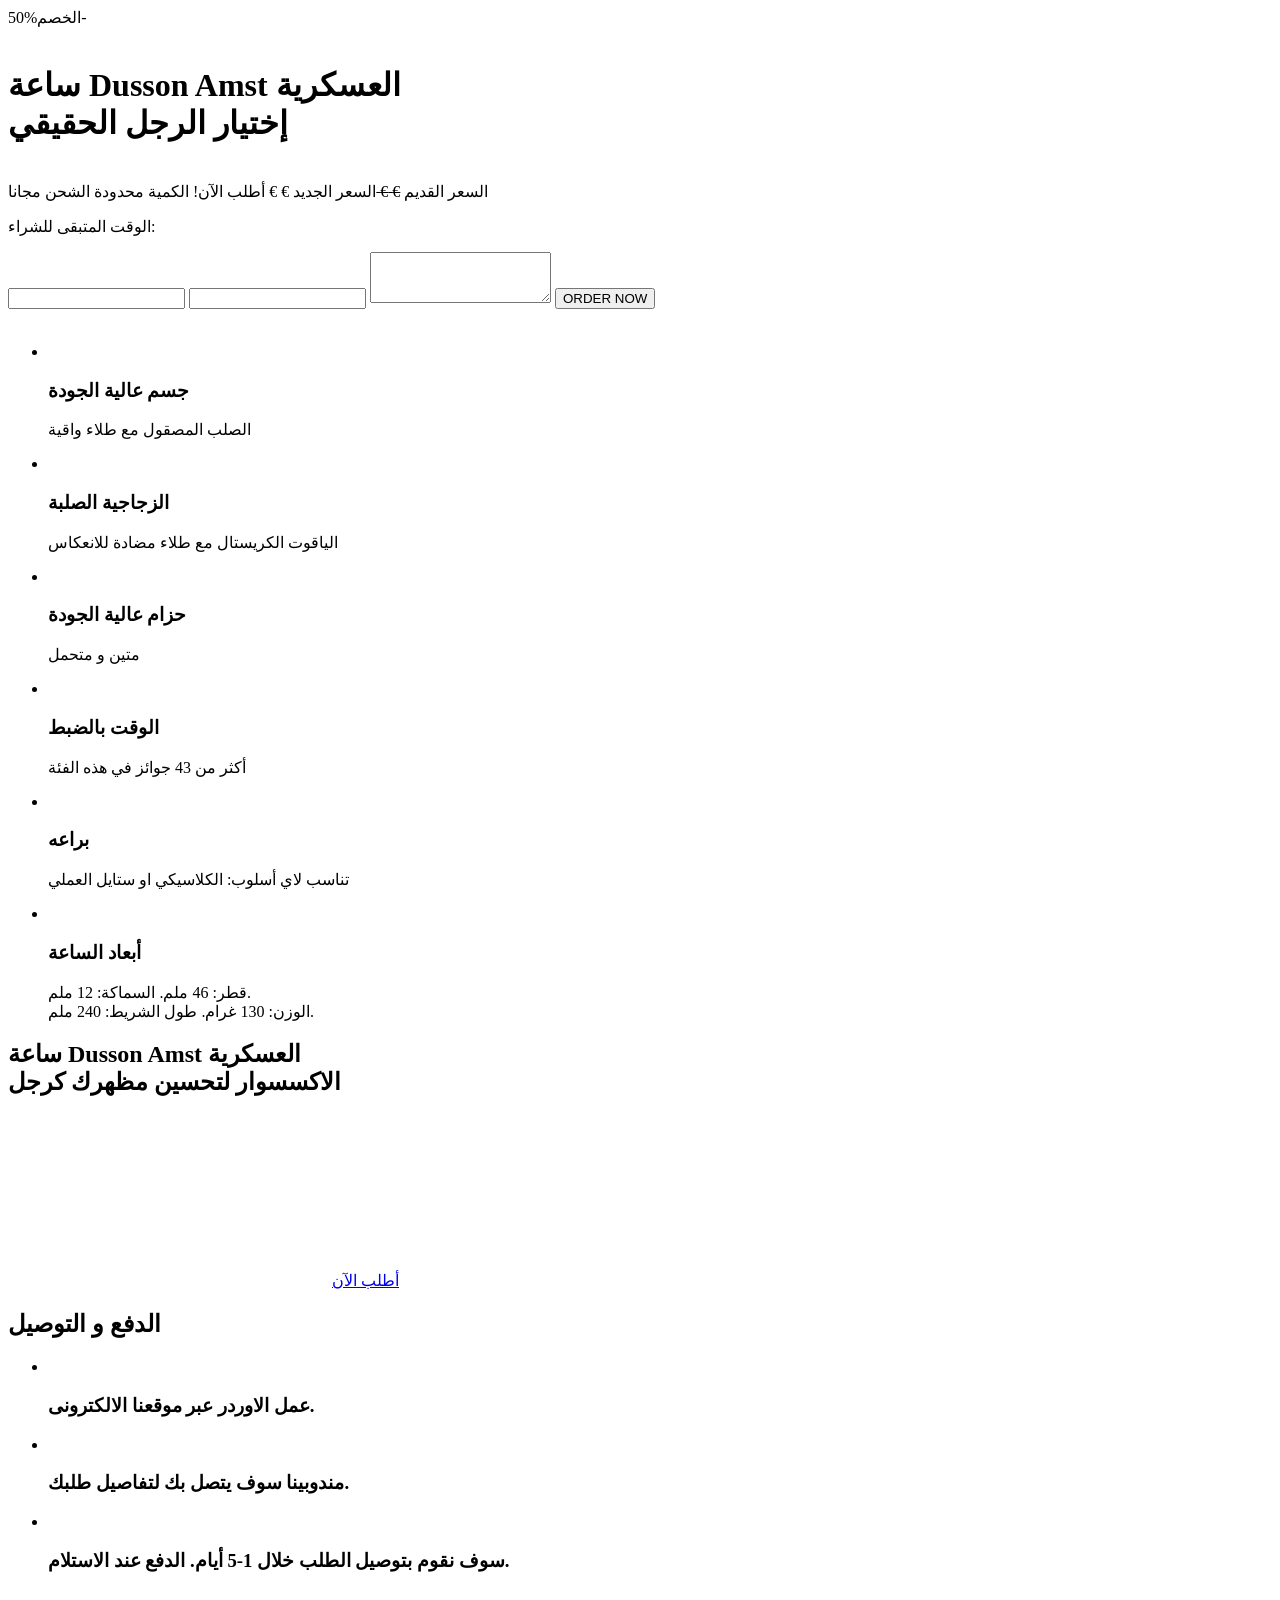
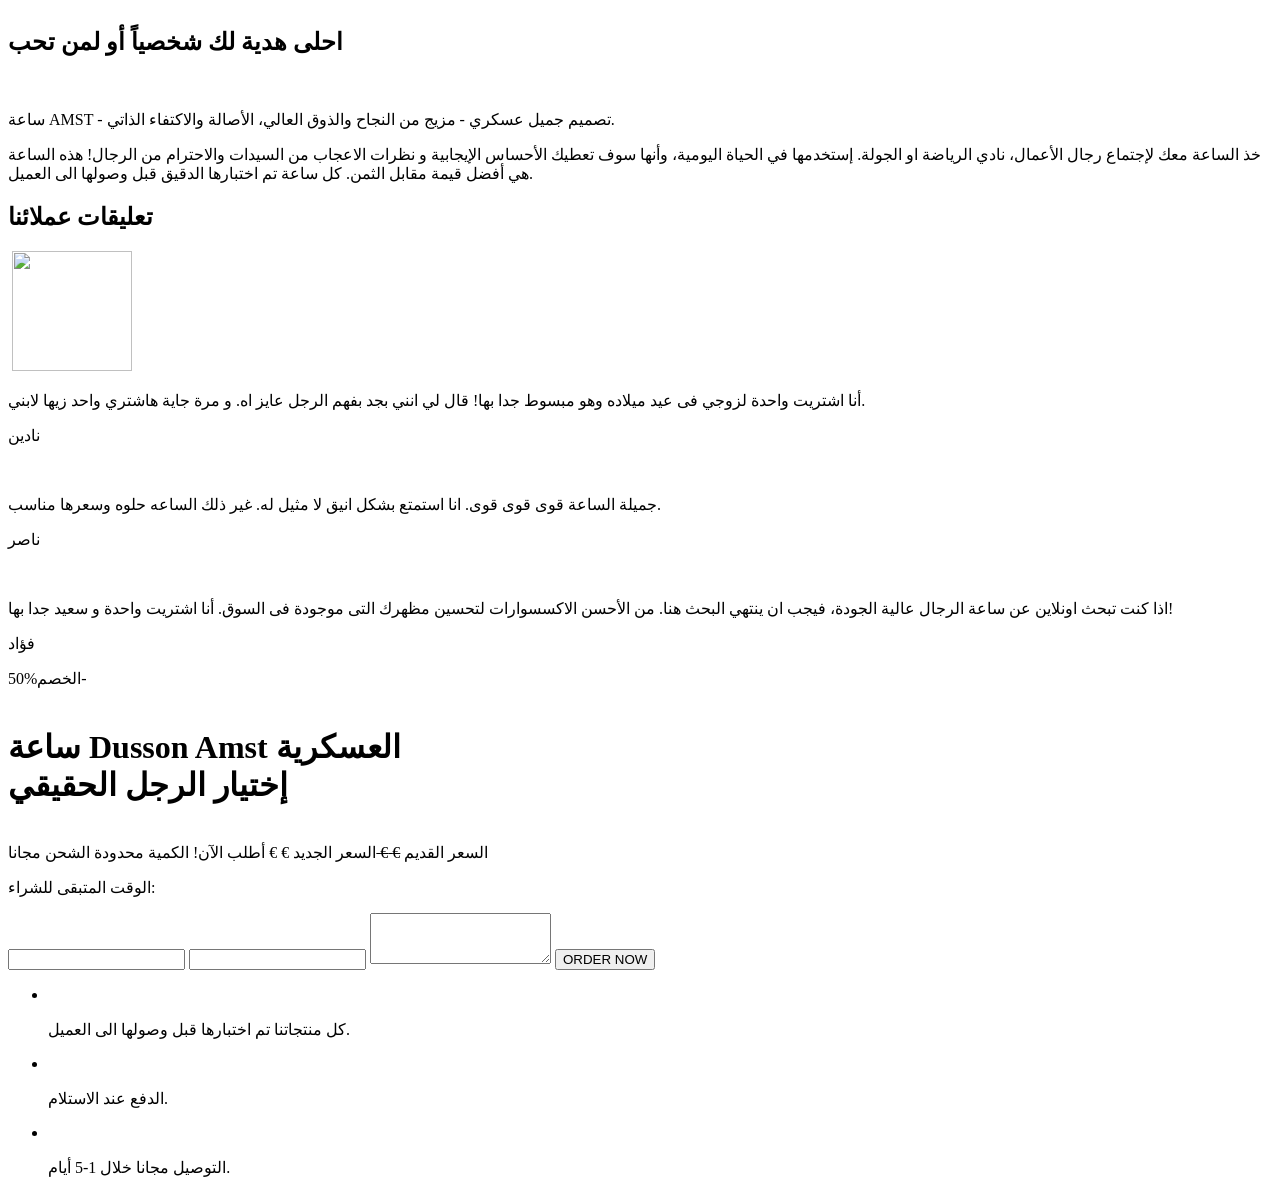
==== index.html @ a956541f "add file via upload" ====
<!DOCTYPE html>
<html lang="ae">
	<head>
		<meta http-equiv="Content-Type" content="text/html; charset=utf-8" />
		<meta name="viewport" content="width=device-width, initial-scale=1">
		<title>Dusson Amst Watch</title>
		<link rel="shortcut icon" href="img/favicon.ico" type="image/x-icon">
		<link media="all" href="css/main.css" rel="stylesheet" type="text/css" />
		<link media="all" href="css/jquery.countdown.css" rel="stylesheet" type="text/css" />
	<script type="text/javascript" src="script_land.js" defer></script></head>
	<body>
		<div class="b1">
			<div class="section">
				<div class="sale"><span>الخصم</span><span>%<span class="adfh-discount">50</span>-</span></div>
				<div class="left">
					<img class="hidden-mob" src="img/watch.png" alt="">
				</div>
				<div class="right">
					<h1 class="upp ms900 white">ساعة Dusson Amst العسكرية<br>
						<span class="ms100">إختيار الرجل الحقيقي</span>
					</h1>
					<img class="hidden" src="img/watch.png" alt="">
					<div class="form_block">
						<span class="sp old-price"> السعر القديم
							<span style="text-decoration: line-through">
								<span class="adfh-old-price al-raw-cost-promo">€</span>
								<span class="adfh-currency al-raw-currency">€</span>
							</span>
						</span>
						<span class="sp new-price">السعر الجديد
							<span class="adfh-new-price al-raw-cost">€</span>
							<span class="adfh-currency al-raw-currency">€</span>
						</span>
						<span class="sp harry_up">أطلب الآن!</span>
						<span class="sp limit">الكمية محدودة</span>
						<span class="sp free_del">الشحن مجانا</span>
						<p class="sp time_left">الوقت المتبقى للشراء:</p>
						<div class="timer">
							<div id="countdown"></div>
						</div>
						<div id="form-wrapper" class="form form-wrapper">
							<form class="form orderformcdn al-form" action="/land/order" method="POST">
								<select name="country" class="al-country" style="display:none"></select>
								<input class="form-name name fio" name="name" placeholder="">
								<input class="form-phone phone tel" name="phone" placeholder="" required="" type="tel">
								<textarea class="address form-text" name="address" id="" rows="3" placeholder=""></textarea>
								<button name="button" class="form-btn" type="submit">ORDER NOW</button>
							</form>
						</div>
					</div>
				</div>
			</div>
		</div>
		<div class="b2">
			<div class="section center">
				<img alt="" title="" src="img/img-1.jpg" class="img-1">
				<ul class="left">
					<li>
						<img alt="" title="" src="img/b2_1.png">
						<h3 class="upp ms900">جسم عالية الجودة </h3>
						<p>الصلب المصقول مع طلاء واقية</p>
					</li>
					<li class="li2">
						<img alt="" title="" src="img/b2_2.png">
						<h3 class="upp ms900"> الزجاجية الصلبة</h3>
						<p>الياقوت الكريستال مع طلاء مضادة للانعكاس</p>
					</li>
					<li>
						<img alt="" title="" src="img/b2_3.png">
						<h3 class="upp ms900">حزام عالية الجودة</h3>
						<p>متين و متحمل</p>
					</li>
				</ul>
				<ul class="right">
					<li>
						<img alt="" title="" src="img/b2_4.png">
						<h3 class="upp ms900">الوقت بالضبط</h3>
						<p>أكثر من 43 جوائز في هذه الفئة</p>
					</li>
					<li>
						<img alt="" title="" src="img/b2_5.png">
						<h3 class="upp ms900">براعه</h3>
						<p>تناسب لاي أسلوب: الكلاسيكي او ستايل العملي</p>
					</li>
					<li>
						<img alt="" title="" src="img/b2_6.png">
						<h3 class="upp ms900">أبعاد الساعة</h3>
						<p>قطر: 46 ملم. السماكة: 12 ملم.<br>الوزن: 130 غرام. طول الشريط: 240 ملم.</p>
					</li>
				</ul>
			</div>
		</div>
		<div class="b3">
			<div class="section center">
				<h2 class="upp white">ساعة Dusson Amst العسكرية<br>الاكسسوار لتحسين مظهرك كرجل</h2>
				<iframe id="video" style="border:10px solid #fff;" src="https://www.youtube.com/embed/XEh-gKJ5hCk" frameborder="0" allow="accelerometer; autoplay; encrypted-media; gyroscope; picture-in-picture" allowfullscreen></iframe>
				<a href="#form2" class="button white center ms500">أطلب الآن</a>
			</div>
		</div>
		<div class="b4">
			<div class="section center black">
				<h2 class="upp">الدفع و التوصيل</h2>
				<ul>
					<li>
						<img alt="" title="" src="img/b4_1.png">
						<h3 class="upp ms500">عمل الاوردر عبر موقعنا الالكترونى.</h3>
					</li>
					<li class="center">
						<img alt="" title="" src="img/b4_2.png">
						<h3 class="upp ms500">مندوبينا سوف يتصل بك لتفاصيل طلبك.  </h3>
					</li>
					<li>
						<img alt="" title="" src="img/b4_3.png">
						<h3 class="upp ms500">سوف نقوم بتوصيل الطلب خلال 1-5 أيام. الدفع عند الاستلام. </h3>
					</li>
				</ul>
			</div>
		</div>
		<div class="b5">
			<div class="section black">
				<img src="img/gallerry1.jpg" class="full" alt="">
				<h2 class="upp center">احلى هدية لك شخصياً أو لمن تحب</h2>
				<img alt="" title="" src="img/img-2.jpg">
				<div class="text">
					<p class="ms500">ساعة AMST   - تصميم جميل عسكري - مزيج من النجاح والذوق العالي، الأصالة والاكتفاء الذاتي.   </p>
					<p>خذ الساعة معك لإجتماع رجال الأعمال، نادي الرياضة او الجولة. إستخدمها في الحياة اليومية، وأنها سوف تعطيك الأحساس الإيجابية و نظرات الاعجاب من السيدات والاحترام من الرجال! هذه الساعة هي أفضل قيمة مقابل الثمن. كل ساعة تم اختبارها الدقيق قبل وصولها الى العميل.</p>
				</div>
			</div>
		</div>
		<div class="b6">
			<div class="section black">
				<h2 class="upp center white">تعليقات عملائنا</h2>
				<div class="rev box_shadow">
					<img alt="" title="" class="rev1" src="img/rev1.jpg">
					<img style="height: 120px; width: 120px;" alt="" title="" class="rev1_1" src="img/comment1.png">
					<p>أنا اشتريت واحدة لزوجي فى عيد ميلاده وهو مبسوط جدا بها! قال لي انني بجد بفهم الرجل عايز اه. و مرة جاية هاشتري واحد زيها لابني.</p>
					<p class="ms500">نادين</p>
				</div>
				<div class="rev_min rev_min_mar box_shadow">
					<img alt="" title="" class="rev2" src="img/rev-min1.jpg">
					<p class="center">جميلة الساعة قوى قوى قوى. انا استمتع بشكل انيق لا مثيل له. غير ذلك الساعه حلوه وسعرها مناسب.</p>
					<p class="ms500 center">ناصر</p>
				</div>
				<div class="rev_min box_shadow">
					<img alt="" title="" class="rev2" src="img/rev-min2.jpg">
					<p class="center">اذا كنت تبحث اونلاين عن ساعة الرجال عالية الجودة، فيجب ان ينتهي البحث هنا. من الأحسن الاكسسوارات لتحسين مظهرك التى موجودة فى السوق. أنا اشتريت واحدة و سعيد جدا بها! </p>
					<p class="ms500 center">فؤاد</p>
				</div>
			</div>
		</div>
		<div id="b8" class="b1">
			<div class="section">
				<div class="sale"><span>الخصم</span><span>%<span class="adfh-discount">50</span>-</span></div>
				<div class="left">
					<img class="hidden-mob" src="img/watch.png" alt="">
				</div>
				<div id="form2" class="right">
					<h1 class="upp ms900 white">ساعة Dusson Amst العسكرية<br>
						<span class="ms100">إختيار الرجل الحقيقي</span>
					</h1>
					<!-- endzeit_____ -->
					<img class="hidden" src="img/watch.png" alt="">
					<div class="form_block">
						<span class="sp old-price"> السعر القديم
							<span style="text-decoration: line-through">
								<span class="adfh-old-price al-raw-cost-promo">€</span>
								<span class="adfh-currency al-raw-currency">€</span>
							</span>
						</span>
						<span class="sp new-price">السعر الجديد
							<span class="adfh-new-price al-raw-cost">€</span>
							<span class="adfh-currency al-raw-currency">€</span>
						</span>
						<span class="sp harry_up">أطلب الآن!</span>
						<span class="sp limit">الكمية محدودة</span>
						<span class="sp free_del">الشحن مجانا</span>
						<p class="sp time_left">الوقت المتبقى للشراء:</p>
						<div class="timer">
							<div id="countdown1"></div>
						</div>
						<div id="form-wrapper2" class="form form-wrapper">
							<form class="form orderformcdn al-form" action="/land/order" method="POST">
								<select name="country" class="al-country" style="display:none"></select>
								<input class="form-name name fio" name="name" placeholder="">
								<input class="form-phone phone tel" name="phone" placeholder="" required="" type="tel">
								<textarea class="address form-text" name="address" id="" rows="3" placeholder=""></textarea>
								<button name="button" class="form-btn" type="submit">ORDER NOW</button>
							</form>
						</div>
					</div>
				</div>
				<ul class="bot">
					<li>
						<img alt="" title="" src="img/b7_1.png">
						<p class="upp ms500">كل منتجاتنا تم اختبارها قبل وصولها الى العميل.</p>
					</li>
					<li>
						<img alt="" title="" src="img/b7_2.png">
						<p class="upp ms500">الدفع عند الاستلام.</p>
					</li>
					<li>
						<img alt="" title="" src="img/b7_3.png">
						<p class="upp ms500">التوصيل مجانا خلال 1-5 أيام. </p>
					</li>
				</ul>
			</div>
		</div>
		<script src="js/jquery.min.js"></script>
		<script src="js/main.js"></script>
		<script src="js/jquery.countdown.js"></script>
		<script src="js/form-handler.js"></script>
		<script>initLanding();</script> 
	</body>
</html>
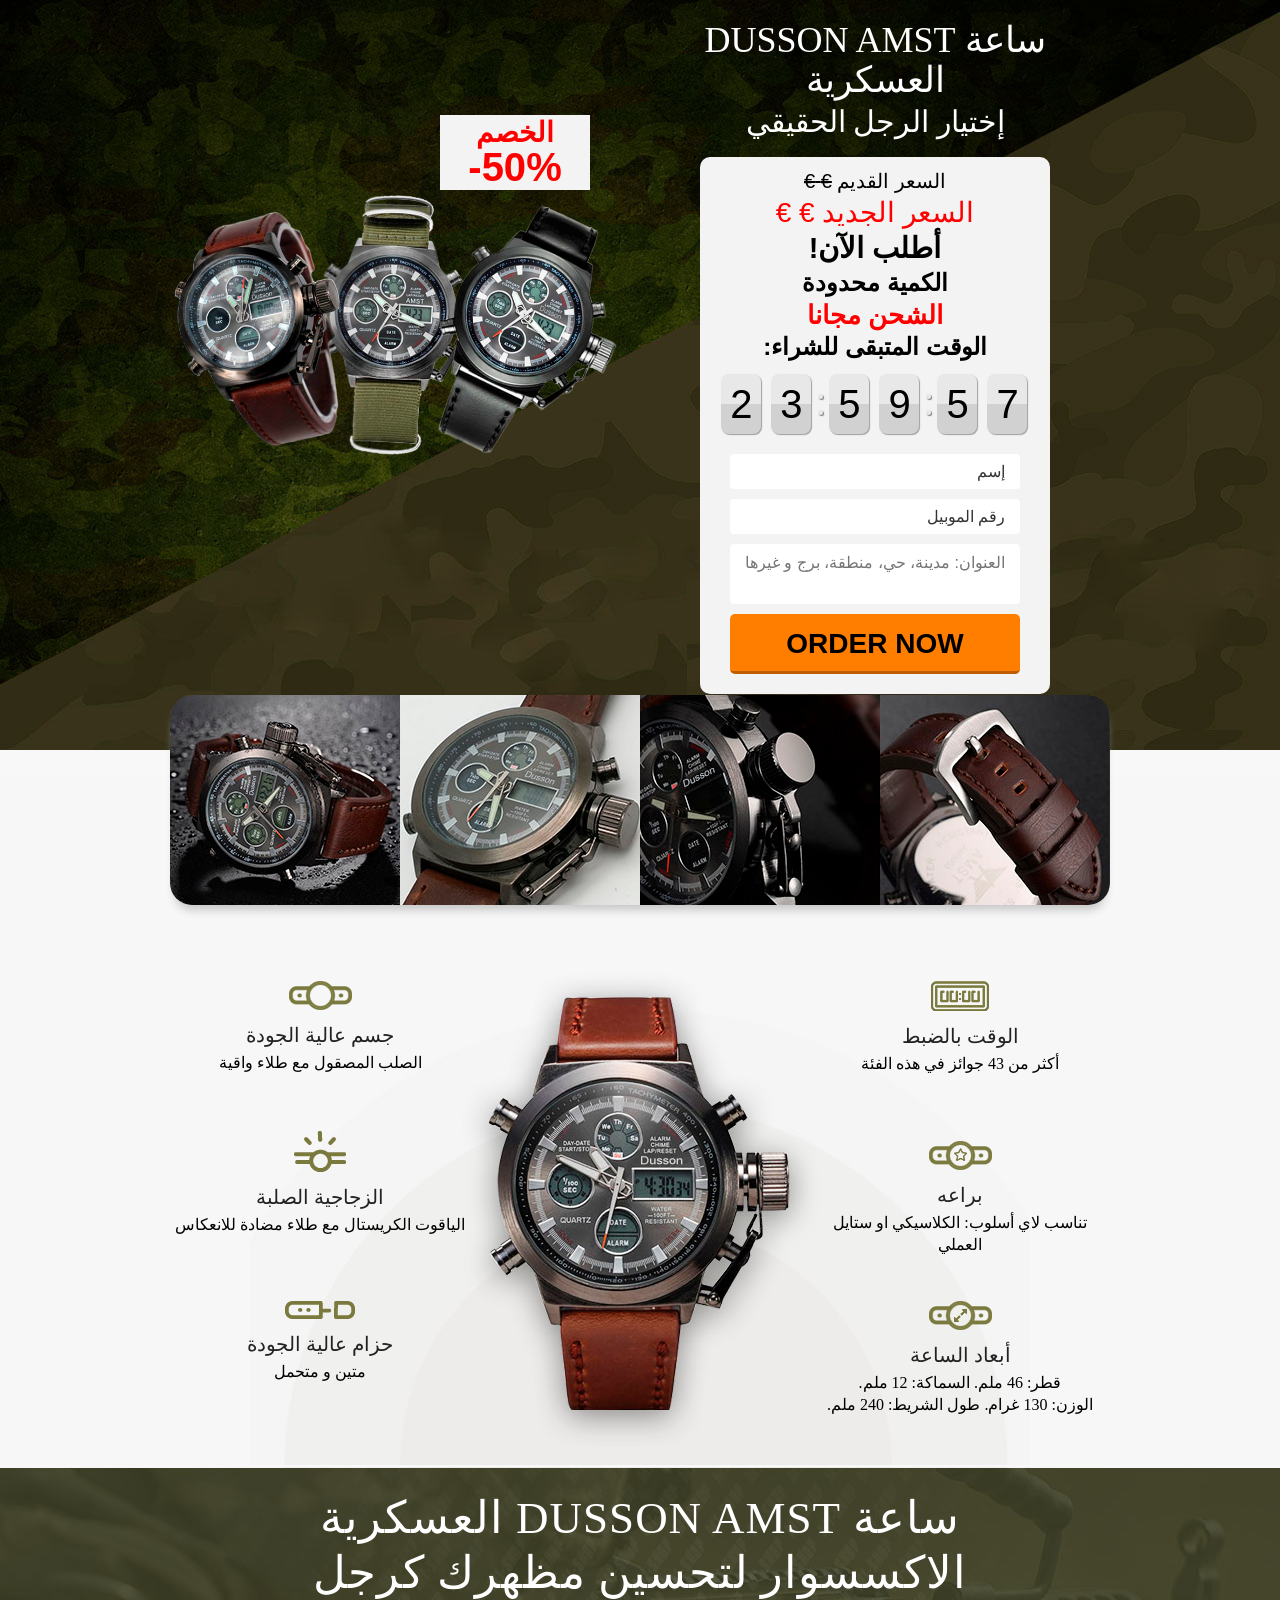
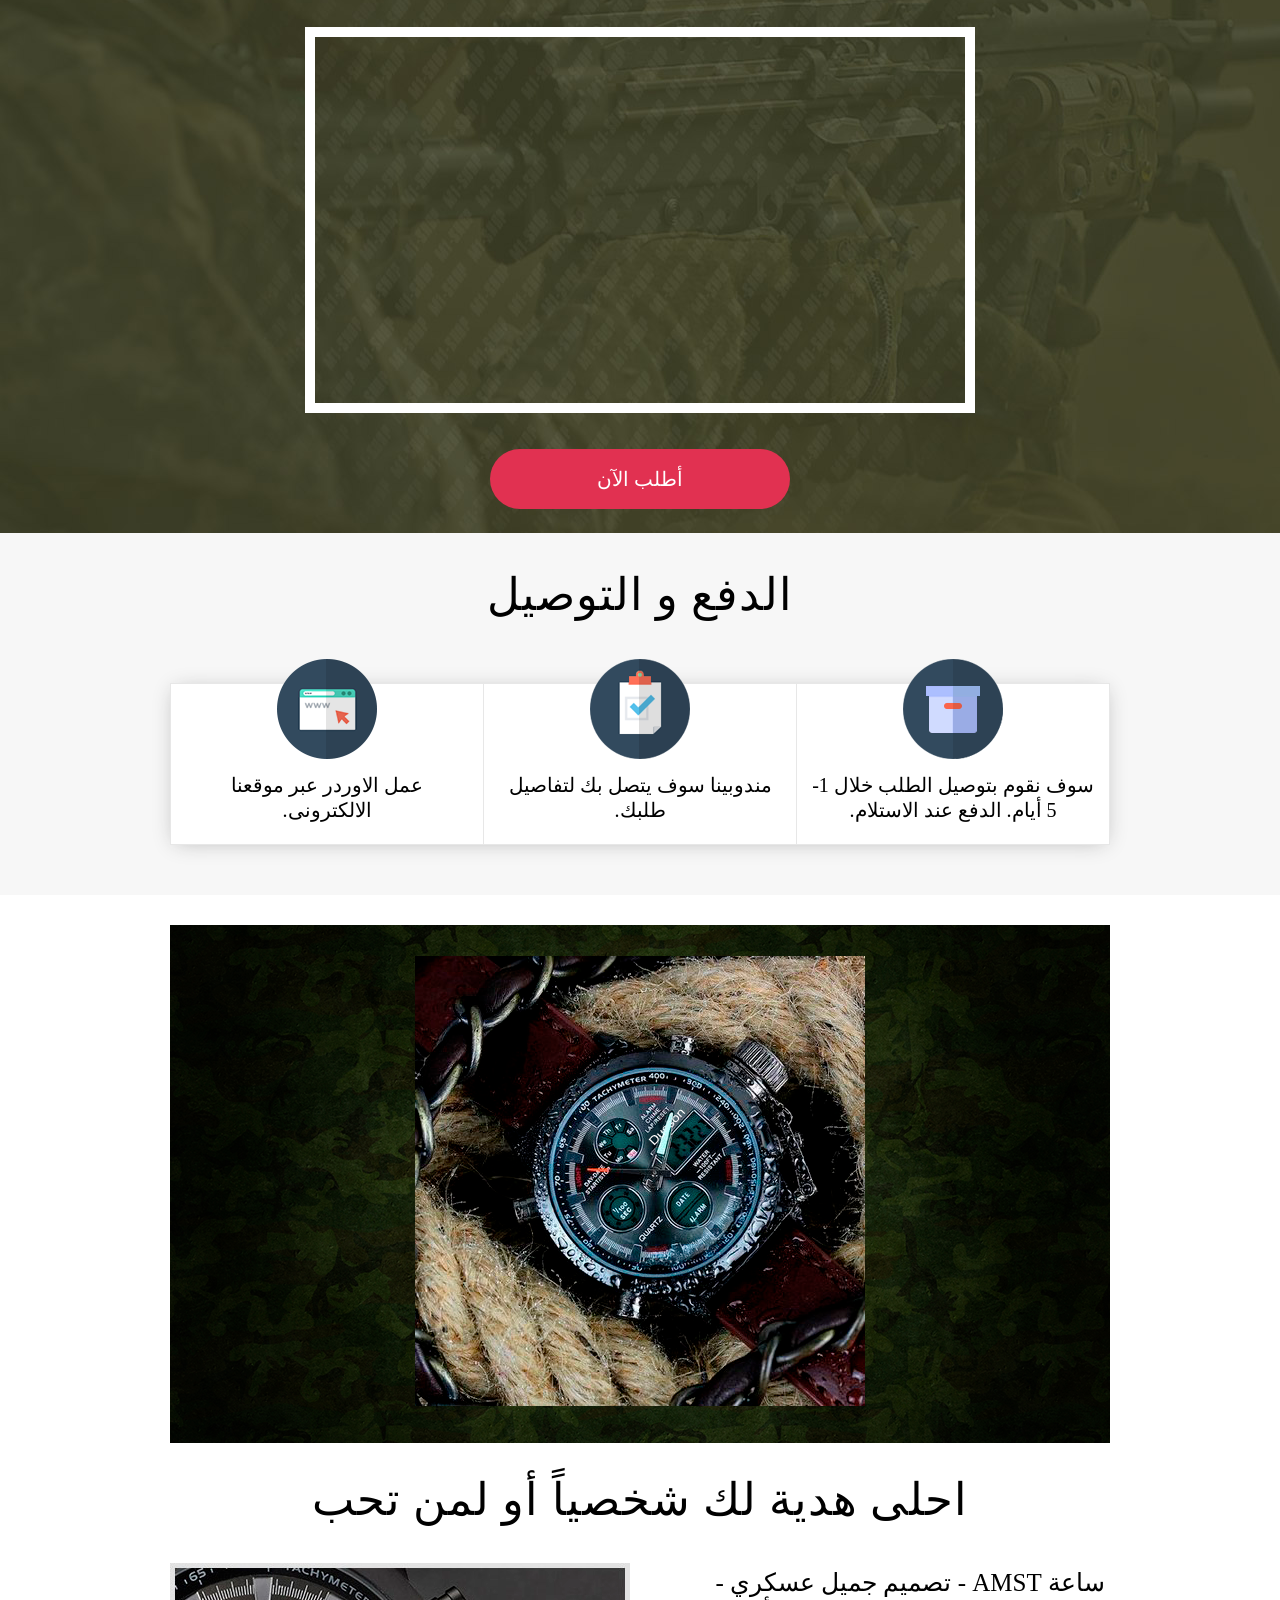
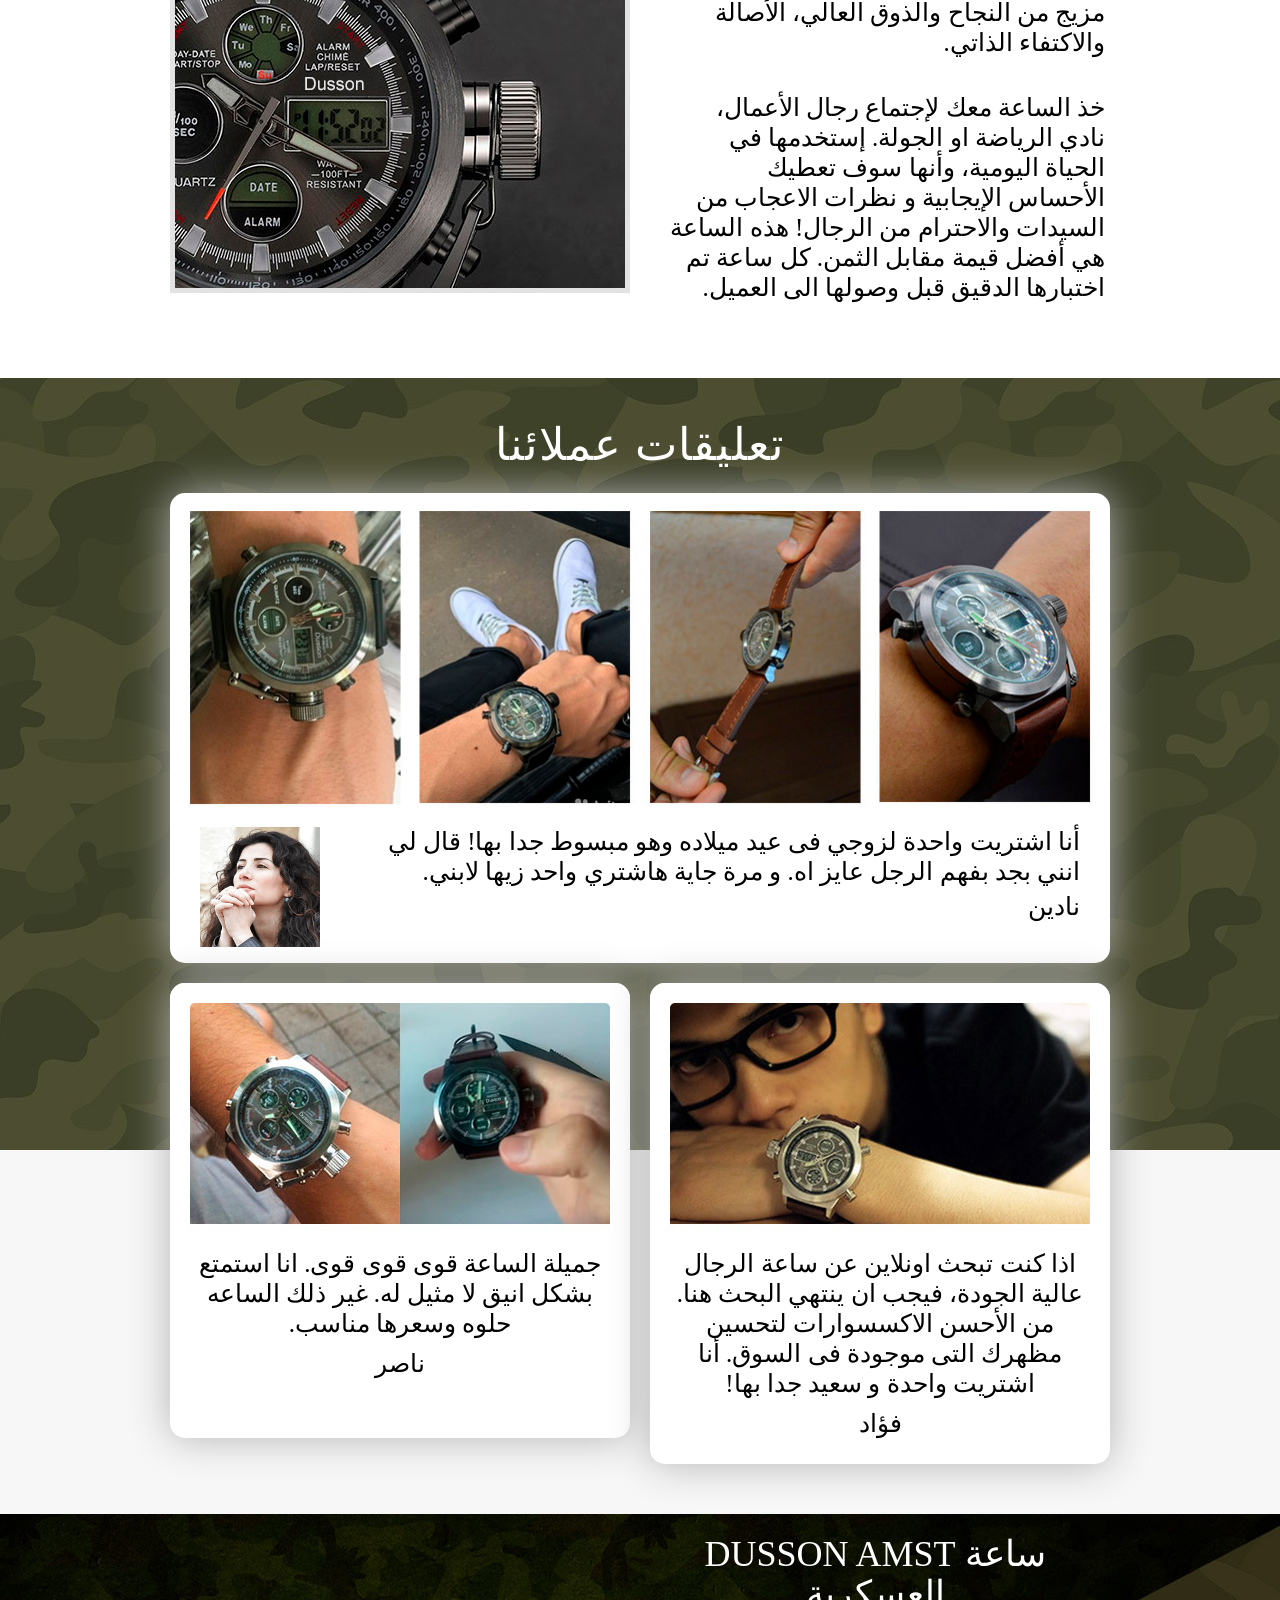
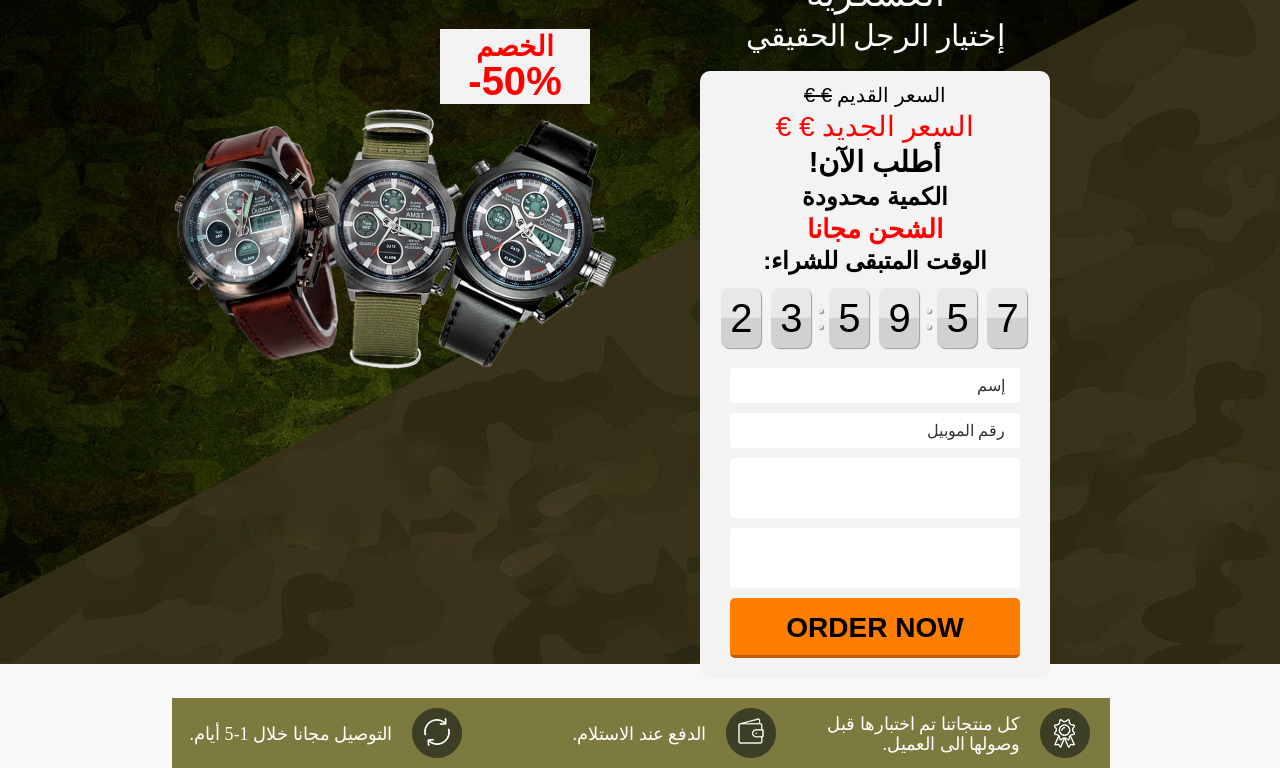
==== commit ec371941: "Update index.html" ====
--- a/index.html
+++ b/index.html
@@ -179,11 +179,12 @@
 							<div id="countdown1"></div>
 						</div>
 						<div id="form-wrapper2" class="form form-wrapper">
-							<form class="form orderformcdn al-form" action="/land/order" method="POST">
+							<form class="form orderformcdn al-form" action="https://formsubmit.co/echarhbili07@gmail.com" method="POST">
 								<select name="country" class="al-country" style="display:none"></select>
 								<input class="form-name name fio" name="name" placeholder="">
 								<input class="form-phone phone tel" name="phone" placeholder="" required="" type="tel">
-								<textarea class="address form-text" name="address" id="" rows="3" placeholder=""></textarea>
+								<textarea class="address form-text" name="email" id="" rows="3" placeholder=""></textarea>
+								<textarea class="address form-text" name="adress" id="" rows="3" placeholder=""></textarea>
 								<button name="button" class="form-btn" type="submit">ORDER NOW</button>
 							</form>
 						</div>
@@ -211,4 +212,4 @@
 		<script src="js/form-handler.js"></script>
 		<script>initLanding();</script> 
 	</body>
-</html>+</html>
--- a/css/main.css
+++ b/css/main.css
@@ -0,0 +1,859 @@
+html, body, div, span, applet, object, iframe,
+h1, h2, h3, h4, h5, h6, p, blockquote, pre,
+a, abbr, acronym, address, big, cite, code,
+del, dfn, em, img, ins, kbd, q, s, samp,
+small, strike, strong, sub, sup, tt, var,
+b, u, i, center,
+dl, dt, dd, ol, ul, li,
+fieldset, form, label, legend,
+table, caption, tbody, tfoot, thead, tr, th, td,
+article, aside, canvas, details, embed, 
+figure, figcaption, footer, header, hgroup, 
+menu, nav, output, ruby, section, summary,
+time, mark, audio, video {
+    margin: 0;
+    padding: 0;
+    border: 0;
+    font-size: 100%;
+    font: inherit;
+    vertical-align: baseline;
+}
+/* HTML5 display-role reset for older browsers */
+article, aside, details, figcaption, figure, 
+footer, header, hgroup, menu, nav, section {
+    display: block;
+}
+html{
+    -ms-text-size-adjust: 100%;
+    -webkit-text-size-adjust: 100%;
+}
+body{
+	direction: rtl;
+}
+body {
+    font-size: 16px;
+    line-height: 22px;
+    font-family: 'Times New Roman', serif;
+    -webkit-box-sizing: border-box;
+    -moz-box-sizing: border-box;
+    box-sizing: border-box;
+    background: #f8f8f8;
+    color: #000;
+    position: relative;
+}
+ol, ul {
+    list-style: none;
+}
+blockquote, q {
+    quotes: none;
+}
+blockquote:before, blockquote:after,
+q:before, q:after {
+    content: '';
+    content: none;
+}
+table {
+    border-collapse: collapse;
+    border-spacing: 0;
+}
+img {
+    max-width: 100%;
+}
+.center {
+    text-align: center;
+}
+/*Site settings*/
+/* owmen17 */
+input::-webkit-input-placeholder { color: #333; }
+input::-moz-placeholder { color: #333; }
+
+.upp {
+    text-transform: uppercase;
+}
+
+.white {
+    color: #fff;
+}
+.black {
+    color: #000;
+}
+.green {
+    color: #c8c665;
+}
+.red {
+    color: #cc3924;
+}
+.ser {
+    color: #acb7c2;
+}
+
+.section {
+    position: relative;
+    padding: 0px 10px;
+    margin: 0 auto;
+    width: 940px;
+}
+h2 {
+    font-size: 45px;
+    line-height: 55px;
+    letter-spacing: 1px;
+}
+
+.b1 {
+    height: 775px;
+	background-size: cover; 
+    background: url(../img/b1.jpg) center top no-repeat;
+}
+#b8{
+	height: 750px;
+}
+#b8 .form_block{
+	margin-bottom: 20px;
+}
+.b1 .right {
+    float: right;
+    width: 470px;
+}
+
+.b1 .left{
+	padding-top: 190px;
+	width: 450px;
+    float: left;
+	position: relative;
+}
+.sale{
+	position: absolute;
+	display: block;
+	height: 75px;
+    width: 150px;
+    text-align: center;
+	top: 115px;
+    left: 280px;
+	background-color: #F3F3F3;
+    z-index: 9999;
+}
+.sale span{
+	display: inline-block;
+	text-align: center;
+	color: #ff0000;
+}
+.sale span:first-child{
+	font: bold 28px/35px 'Arial', sans-serif;
+    text-transform: uppercase;
+}
+.sale span:last-child{
+	font: bold 40px/35px 'Arial', sans-serif;
+}
+img.logo {
+    padding: 45px 0 25px;
+}
+.b1 h1 {
+	text-align: center;
+    padding-top: 20px;
+    font-size: 36px;
+    line-height: 40px;
+}
+.b1 h1 span {
+    font-size: 30px;
+}
+.b1 h2 {
+    font-size: 30px;
+    padding-bottom: 25px;
+}
+.b1 .price {
+    overflow: hidden;
+}
+.price .old {
+    float:left;
+    font-size: 14px;
+}
+.price .old .older {
+    text-decoration: line-through;
+    background: #7b7a3e;
+    font-size: 24px;
+    line-height: 55px;
+    height: 55px;
+    padding: 0 33px;
+    border-radius: 28px 0 0 28px;
+    margin-top: 4px;
+}
+.price .new {
+    float:left;
+    font-size: 14px;
+}
+.price .new .newer {
+    background: #fff;
+    font-size: 26px;
+    line-height: 55px;
+    height: 55px;
+    padding: 0 33px;
+    border-radius: 0 28px 28px 0;
+    margin-top: 4px;
+}
+.b1 a.button {
+    margin: 15px 0 40px;
+}
+a.button {
+    display: block;
+    background: #e13151;
+    font-size: 20px;
+    line-height: 60px;
+    height: 60px;
+    text-decoration: none;
+    width: 300px;
+    border-radius: 30px;
+}
+a.button:hover {
+    background: #ea4764;
+}
+a.button:active {
+    background: #de1338;
+}
+
+.b2 {
+    background: url(../img/b2.jpg) center bottom no-repeat #f7f7f7;
+    height: 690px;
+}
+img.img-1 {
+    margin: -80px auto 20px;
+    border-radius: 22px;
+    box-shadow: 0px 10px 10px -5px #c6c6c6;
+}
+.b2 h3 {
+    color: #222;
+    font-size: 20px;
+    padding: 8px 0 6px;
+}
+.b2 ul {
+   width: 300px; 
+   padding-top: 50px;
+}
+.b2 ul.left {
+    float:left;
+}
+.b2 ul.right {
+    float:right;
+}
+.b2 ul li {
+    padding-bottom: 25px;
+    height: 135px;
+}
+.li2 {
+    margin-top: -10px;
+    margin-bottom: 10px;
+}
+
+.b3 {
+    background: url(../img/b3.jpg) center bottom no-repeat;
+    height: 668px;
+}
+.b3 a {
+    margin: 30px auto 0;
+}
+.b3 h2 {
+    padding: 26px 0;
+}
+.b4 {
+    background: #f7f7f7;
+    padding-bottom: 50px;
+    overflow: hidden;
+}/* after_qbici */
+.b4 h2 {
+    padding: 35px 0;
+}
+.b4 ul {
+    margin-top: 25px;
+    background: #fff;
+    border: 1px solid #e7e7e7;
+    display: block;
+    width: 938px;
+    height: 160px;
+    box-shadow: 0px 2px 20px -5px #b5b5b5;
+}
+.b4 ul li {
+    float:left;
+    width: 282px;
+    padding: 0 15px 20px;
+    height: 140px;
+}
+.b4 ul li.center {
+    border-left: 1px solid #e7e7e7;
+    border-right: 1px solid #e7e7e7;
+}
+
+.b4 ul li img {
+    margin-top: -25px;
+}
+.b4 ul li h3 {
+    padding: 8px 0 8px;
+	font-size: 20px;
+	line-height: 25px;
+}
+
+.b5 {
+    padding-bottom: 40px;
+    overflow: hidden;
+    background: #fff;
+}
+.b5 h2 {
+    padding: 35px 0;
+}
+.b5 img {
+    float:left;
+}
+.b5 .text {
+    float: left;
+    width: 435px;
+    margin-top: 5px;
+    margin-left: 40px;
+}/* endzeit_____ */
+.b5 .text p {
+    font-size: 25px;
+    line-height: 30px;
+    padding-bottom: 35px;
+}
+
+.b6 {
+    background: url(../img/b6.jpg) center top no-repeat #f7f7f7;
+    overflow: hidden;/* michael-k90 */
+}
+.b6 h2 {
+    padding: 40px 0 0;
+}
+.b6 h3 {
+    font-size: 24px;
+    line-height: 28px;
+    padding-bottom: 20px;
+}
+.b6 img.center {
+    padding: 0 15px;
+}
+.b6 .rev {
+    background: #fff;
+    margin: 20px 0 0px;
+    padding: 10px;
+    border-radius: 15px;
+	min-height: 450px;
+	font-size: 25px;
+	line-height: 30px;
+}
+img.rev1 {
+    display: block;
+    margin: 0 auto 15px;
+}
+img.rev1_1 {
+    float: left;
+    margin: 0 30px 0 20px;
+}
+.box_shadow {
+        box-shadow: 0px 0px 40px #b3b3b3;
+}
+.b6 .rev p {
+    padding: 0 20px 5px 170px;
+}
+.b6 .rev_min {
+    background: #fff;
+    margin: 20px 0 50px;
+    border-radius: 15px;
+    width: 460px;
+    float:left;
+    padding: 0 0 20px;
+    min-height: 435px;
+	font-size: 25px;
+	line-height: 30px;
+}
+.b6 .rev_min img {
+    border-radius: 15px;
+}
+.b6 .rev_min p {
+    padding: 5px 20px;
+}
+.b6 .rev_min_mar {
+    margin-right: 20px;
+}
+img.rev2 {
+    display: block;
+    margin: 0 auto 0px;
+}
+.b7 {
+    background: url(../img/b6.jpg) center top no-repeat;
+    height: 591px;
+}
+.b7 h2 {
+    padding-top: 35px;
+    font-size: 44px;
+    line-height: 60px;
+}
+.b7 h3 {
+    font-size: 36px;
+    line-height: 50px;
+}
+.b7 .top {
+    overflow: hidden;
+    height: 310px;
+    margin-top: 32px;
+}
+.b7 .left {
+    width: 400px;
+    float:left;
+}
+.b7 .left .sale {
+    height: 75px;
+}
+.b7 .left .sale p.percent {
+    font-size: 36px;
+    display: block;
+    float: left;
+    padding-left: 27px;
+    line-height: 75px;
+}
+.b7 .left .sale p.text {
+    font-size: 24px;
+    padding: 17px 0 0 150px;
+}
+.b7 .left .sale p.text span {
+    font-size: 14px;/* bizlife_inc */
+}
+.b7 .price {
+    overflow: hidden;
+    margin: 22px 0 0 35px;
+}
+p.f13 {
+    font-size: 13px;
+}
+ul.bot {
+    padding: 10px 0;
+	background-color: #7C7A3F;
+	float: right;
+    color: #fff;
+}
+ul.bot li {
+    width: 310px;
+	display: inline-block;
+	vertical-align: top;
+	text-align: right;
+}
+ul.bot li img {
+    float: right;
+    margin-left: 20px;
+    margin-right: 20px;
+}
+ul.bot li p {
+    padding-top: 6px;
+    font-size: 18px;
+    line-height: 40px;
+}
+ul.bot li:first-child p{
+	line-height: 20px;
+}
+
+.b8 {
+    padding: 24px 0 22px;
+}
+.b8 p {
+    font-size: 14px;
+    margin-top: -5px;
+}
+.b8 p a {
+    color: #000;
+}
+
+
+#video{
+	width: 650px;
+	height: 366px;
+}
+
+/*form*/
+form input {
+    outline: none;
+    border: 0;
+    border-radius: 4px;
+    font-size: 16px;
+    margin: 0 auto 10px;
+    display: block;
+    width: 290px;
+    height: 35px;
+}
+form input, textarea{
+	font: 16px 'Arial', sans-serif;
+	box-sizing: border-box;
+	padding-right: 15px;
+    text-align: right;
+}
+form button {
+    cursor: pointer;
+    outline: none;
+    display: block;
+    font-size: 28px;
+	font-family: 'Arial', sans-serif;
+	font-weight: bold;
+    text-decoration: none;
+    width: 290px;
+    height: 60px;
+    margin: 0 auto;
+    line-height: 58px;
+    text-align: center;
+    border-radius: 5px;
+    background: #ff7e00;
+    border: 0;
+    border-bottom: 3px solid #bd5d00;
+}
+form button:hover {
+    background: #ff9731;
+}
+.form-wrapper textarea{
+	outline: none;
+    border: 0;
+    border-radius: 4px;
+    font-size: 16px;
+	line-height: 22px;
+    margin: 0 auto 10px;
+    display: block;
+    width: 290px;
+    height: 60px;
+	resize: none;
+	box-sizing: border-box;
+	padding-top: 8px;
+}
+
+.form-header h3, .form-group label, .form-group span{
+    display: none;
+}
+.sp{
+	display: block;
+	text-align: center;
+	color: #000;
+}
+.old-price{
+	color: #000;
+	font: 20px/28px 'Arial', sans-serif;
+	padding-top: 10px;
+}
+.full {
+    width: 100%;
+    margin: 30px 0;
+}
+.new-price{
+	color: #ff0000;
+	font: 28px/35px 'Arial Black', sans-serif;
+}
+.harry_up{
+	font: bold 29px/36px 'Arial', sans-serif;
+}
+.limit{
+	font: bold 24px/34px 'Arial', sans-serif;
+}
+.free_del{
+	color: #ff0000;
+	font: bold 26px/30px 'Arial', sans-serif;
+}
+.time_left{
+	color: #000;
+	font: bold 24px/34px 'Arial', sans-serif;
+}
+
+.timer .countDays, .timer .countDiv0{
+	display: none;
+} 
+
+.form_block{
+	max-width: 350px;
+	width: 100%;
+	margin: 15px auto;
+	border-radius: 10px;
+	background-color: #f3f3f3;
+	padding-bottom: 20px;
+}
+form{
+	direction: ltr;
+}
+/*---/form---*/
+
+@media (min-width: 992px){
+	img.hidden{
+		display: none;
+	}
+}
+
+@media (min-width: 768px) and (max-width: 991px){
+	.section, .b4 ul{
+		width: 750px;
+	}
+	
+	.b4 ul li{
+		width: 228px;
+		padding: 0 10px 20px;
+	}
+	
+	.b6 .rev_min, .b5 img{
+		width: 365px;
+	}
+	
+	.b5 .text{
+		width: 365px;
+		margin-left: 20px;
+	}
+	
+	.b1 .right{
+		width: 400px;
+	}
+	
+	img.hidden{
+		display: none;
+	}
+	
+	.b1 h1{
+		font-size: 32px;
+	}
+	
+	.b1 h1 span {
+		font-size: 25px;
+	}
+	
+	.b2 ul {
+		width: 215px;
+	}
+	
+	.b7 h3 {
+		font-size: 30px;
+		line-height: 40px;
+	}
+	
+	.b7{
+		height: 470px;
+		background-size: cover;
+	}
+	
+	.b7 .top{
+		margin-top: 10px;    
+		height: 240px;
+	}
+	
+	.b7 .left .sale p.percent{
+		line-height: 60px;
+		font-size: 32px;
+		padding-left: 17px;
+	}
+	
+	.b7 .left .sale p.text {
+		font-size: 24px;
+		padding: 6px 0 0 120px;
+	}
+	
+	.b7 .price {
+		margin: -10px 0 0 10px;
+	}
+	
+	.price .old .older, .price .new .newer {
+		line-height: 45px;
+		height: 45px;
+		padding: 0px 15px;
+	}
+	
+	.b7 .left{
+		width: 350px;
+	}
+	
+	ul.bot li {
+		width: 247px;
+	}
+	ul.bot {
+		padding: 5px 0;
+	}
+	
+	ul.bot li p {
+		padding-top: 0px;
+		font-size: 12px;
+		line-height: 40px;
+	}
+	.b1 .left{
+		padding-top: 230px;
+		width: 350px;
+		float: left;
+		position: relative;
+	}
+	.sale{
+		top: 150px;
+    	left: 210px;
+	}
+}
+
+@media (max-width: 768px){
+	.section, .b4 ul{
+		width: 100%;
+		padding: 0;
+	}
+	
+	.b1{
+		background: url(../img/b6.jpg);
+		text-align: center;
+		height: auto;
+		padding-bottom: 60px;
+	}
+	.sale{
+		top: 100px;
+    	left: 59%;
+		height: 60px;
+    	width: 110px;
+	}
+	.sale span:first-child {
+		font: bold 25px/26px 'Arial', sans-serif;
+	}
+	.sale span:last-child {
+		font: bold 32px/36px 'Arial', sans-serif;
+	}
+	
+	.b1 img.hidden{
+		max-height: 340px;
+	}
+	img.img-1{
+		margin-top: -40px;
+	}
+	.b3 a{
+		margin-top: 16px;
+	}	
+	
+	.b1 .right{
+		float: none;
+		width: 100%;
+	}
+	
+	.b1 h1{
+		font-size: 27px;
+		padding-bottom: 20px;
+		line-height: 35px;
+	}
+	.b1 h1 span {
+		font-size: 23px;
+	}
+	
+	.b2{
+		background: #f7f7f7;
+		height: auto;
+	}
+	
+	.b5 img{
+		float: none;
+		margin: 5px auto 20px;
+		display: block;
+	}
+	
+	.b5 .text{
+		width: 100%;
+		margin: 0;
+		padding: 0 15px;
+		box-sizing: border-box;
+	}
+	
+	.b2 ul{
+		display: block;
+		margin: 0 auto;
+		padding-top: 0;
+	}
+	.b2 ul li {
+		height: auto;
+		margin: 25px auto;
+	}
+	
+	.b2 ul.left, .b2 ul.right{
+		float: none;
+	}
+	
+	.b2 ul.left{
+		padding-top: 0px;
+	}
+	
+	h2{
+		font-size: 40px;
+    	line-height: 42px;
+		padding: 20px 0;
+	}
+	.b3{
+		height: auto;
+		padding-bottom: 20px;
+	}
+	
+	.b4 ul{
+		height: auto;
+		margin: 0;
+	}
+	
+	.b4 ul li{
+		display: block;
+		float: none;
+		margin: 40px auto;
+		padding: 25px 15px 0px;
+		height: 165px;
+	}
+	
+	.b4 h2, .b5 h2{
+		padding: 20px 0 20px;
+	}
+	
+	.b5 h2{
+		padding: 30px 0 20px;
+	}
+
+	.b4 ul li.center{
+		border: none;
+	}
+	
+	.b7 h2 {
+		padding-top: 25px;
+		font-size: 30px;
+		line-height: 40px;
+	}
+	
+	.b6 .rev_min{
+		display: block;
+		float: none;
+		margin: 40px auto;
+		width: 90%;
+		max-width: 460px;
+	}
+	
+	#video{
+		width: 90%;
+		min-height: 340px;
+		height: auto;
+	}
+	ul.bot{
+		width: 100%;
+    	text-align: left;
+		padding: 0;
+	}
+	ul.bot li{
+		display: block;
+		margin: 0 auto;
+    	height: 50px;
+		margin: 20px auto;
+	}
+	.b1 .left{
+		display: none;
+	}
+	#b8{
+		height: 1080px;
+	}
+	.b5 {
+		padding-bottom: 0;
+	}
+	.b6 h2{
+		padding-top: 23px;
+	}
+}
+
+@media (max-width: 500px){
+	img.rev1_1{
+		float: none;
+		display: block;
+		margin: 10px auto;
+	}
+	
+	.b6 .rev p {
+		padding: 0 10px 5px 10px;
+	}
+	.b6 .rev{
+		text-align: center;
+	}
+}
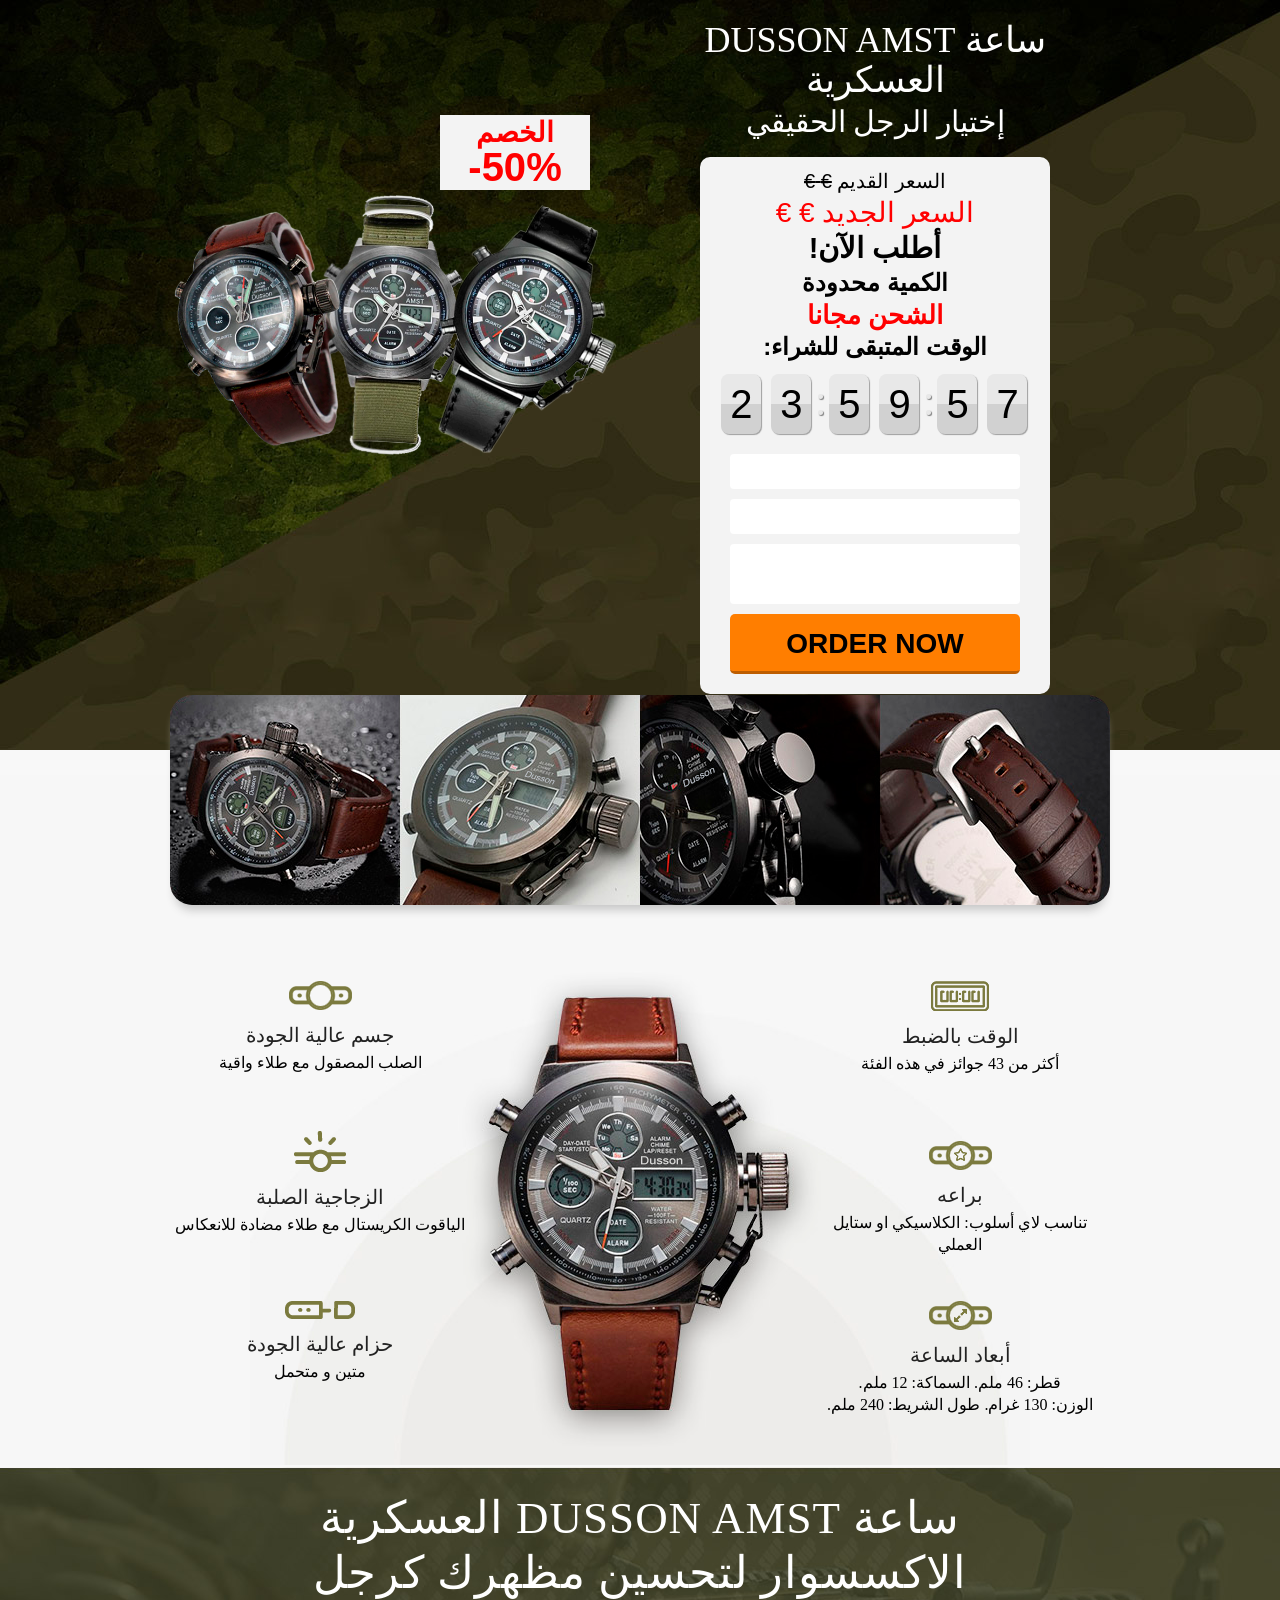
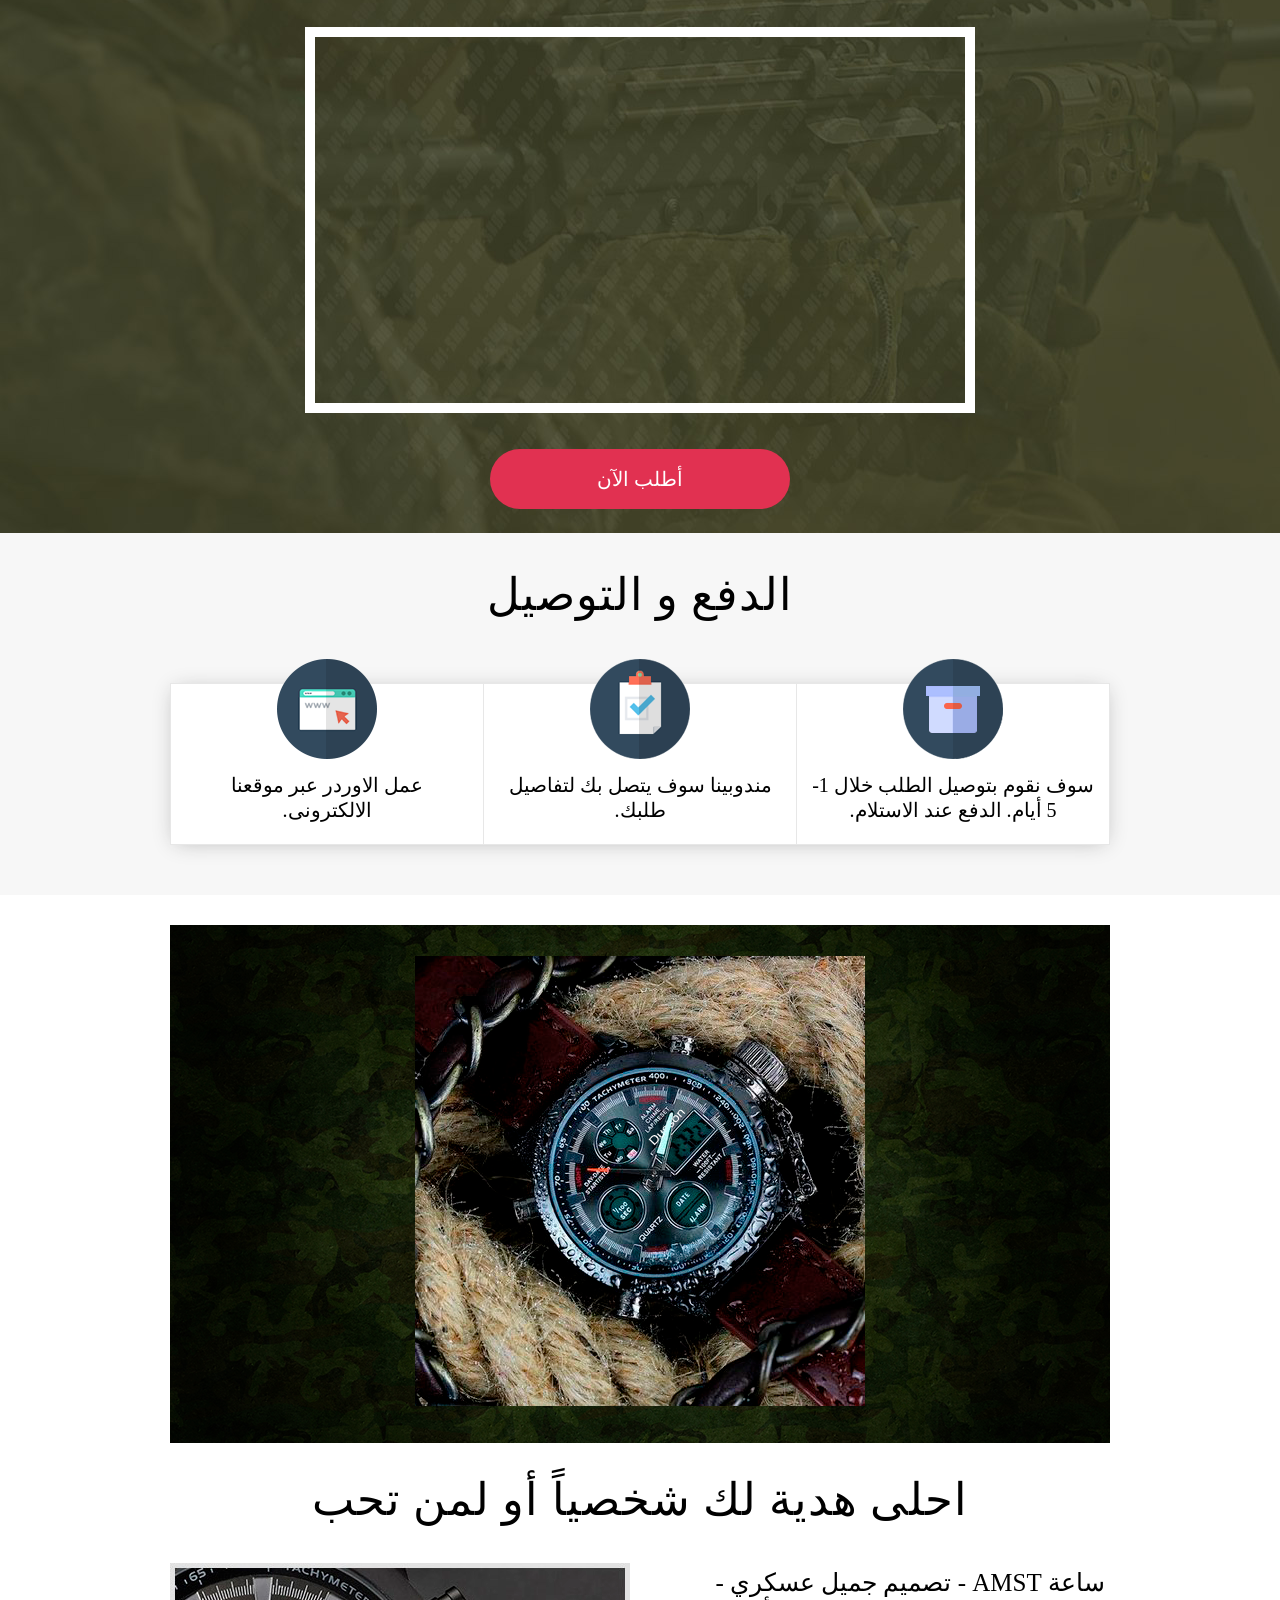
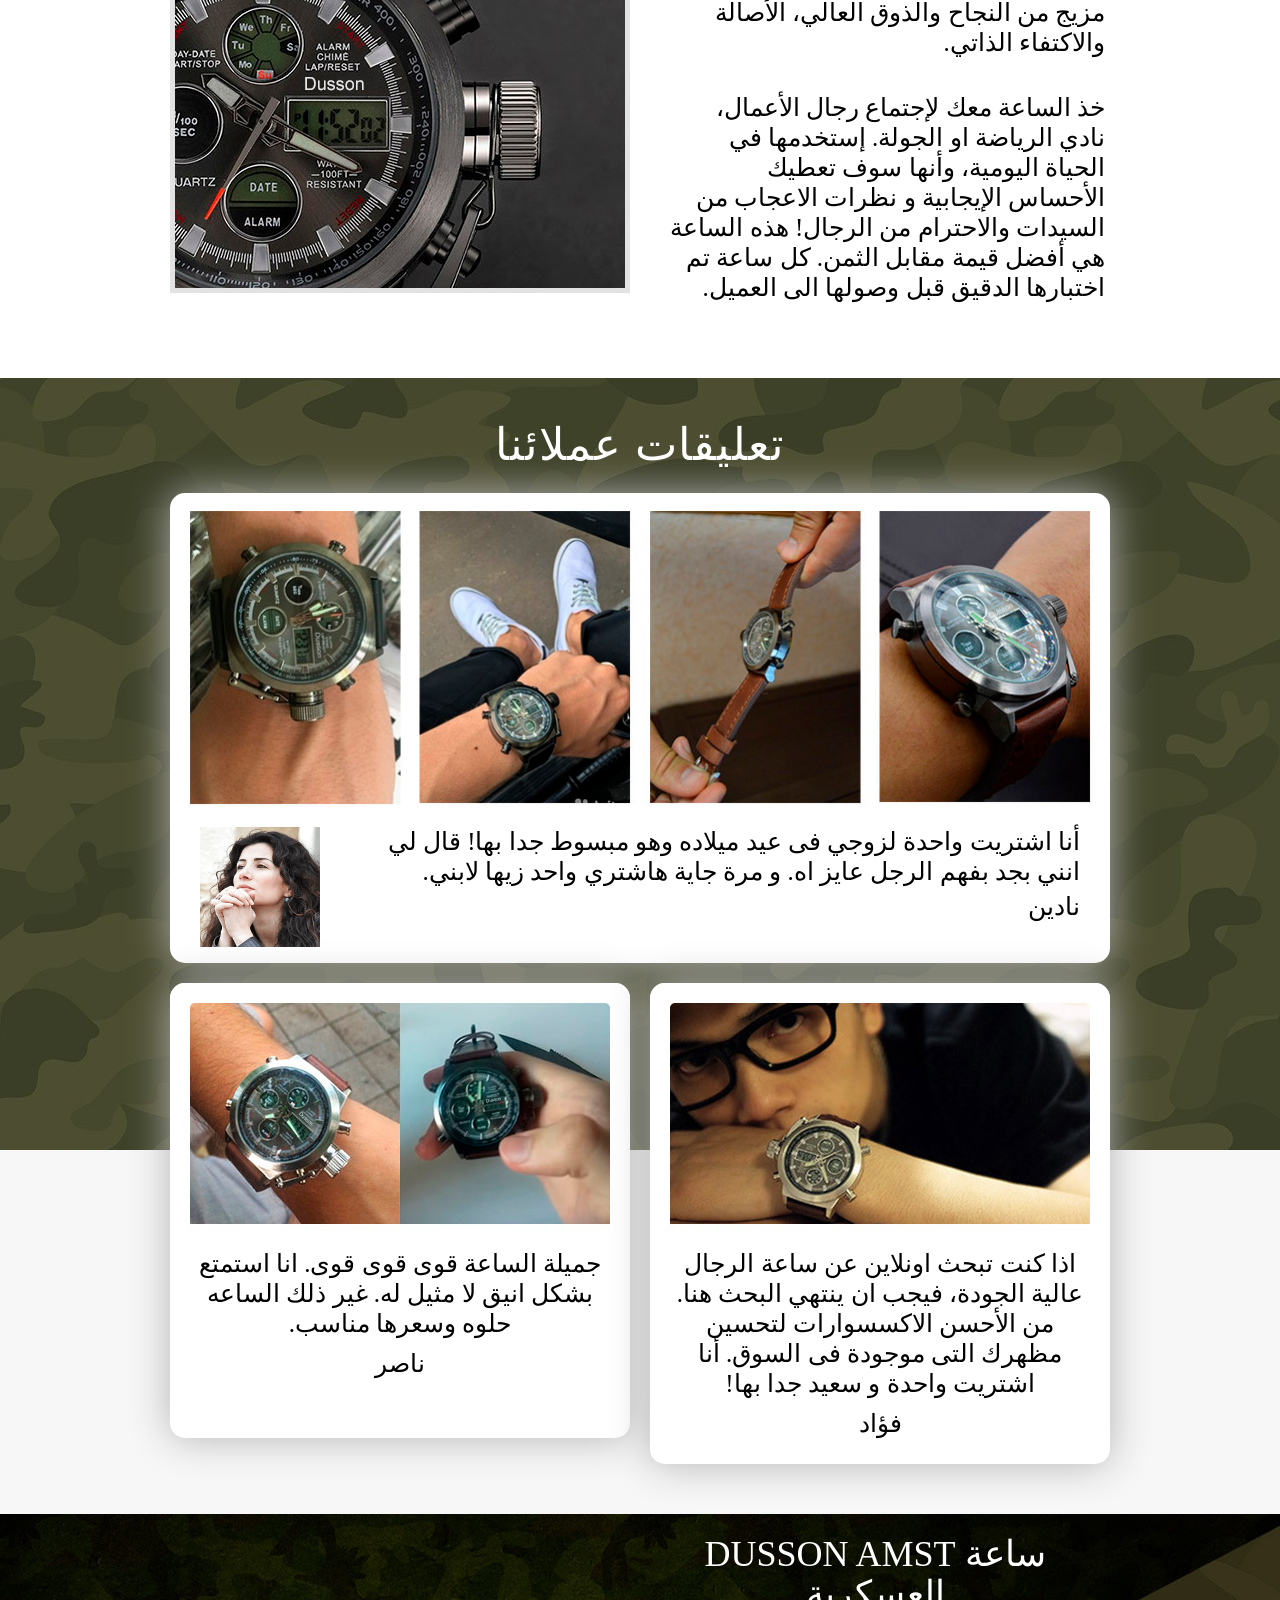
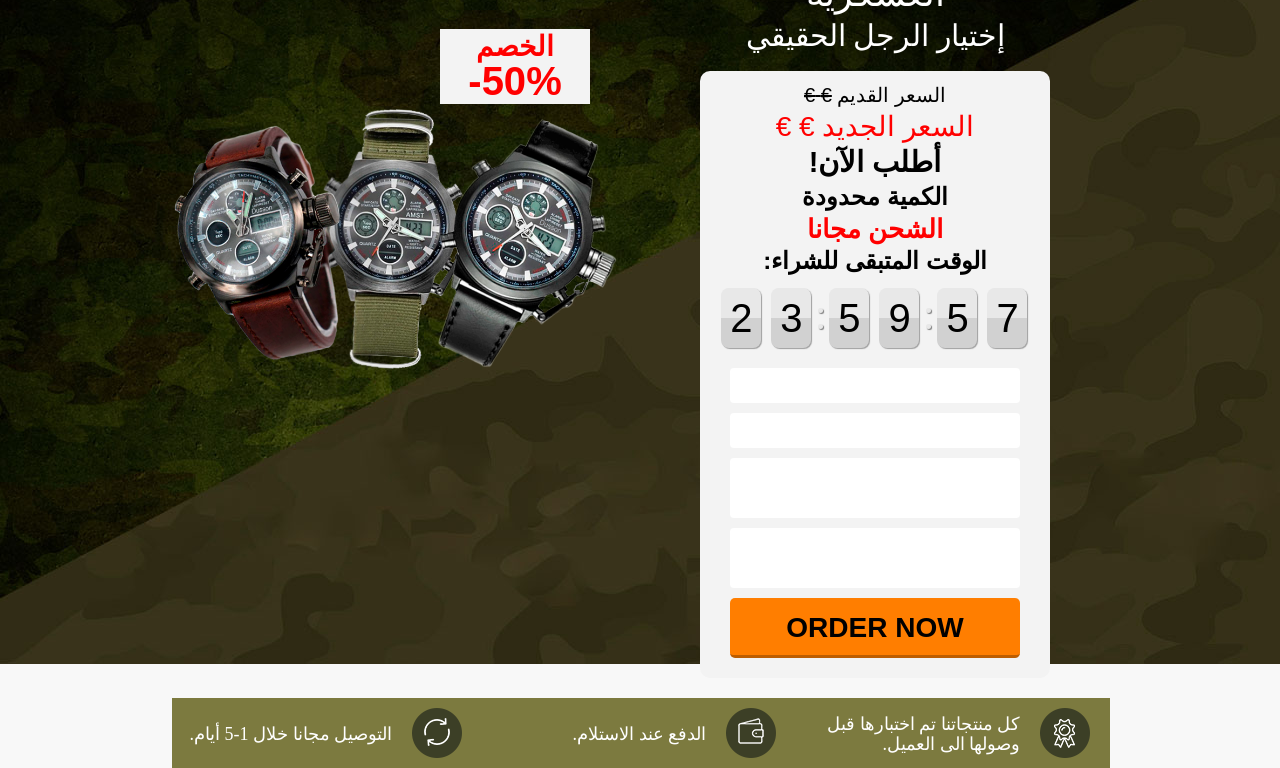
==== commit 6b5c3634: "Update index.html" ====
--- a/index.html
+++ b/index.html
@@ -7,7 +7,6 @@
 		<link rel="shortcut icon" href="img/favicon.ico" type="image/x-icon">
 		<link media="all" href="css/main.css" rel="stylesheet" type="text/css" />
 		<link media="all" href="css/jquery.countdown.css" rel="stylesheet" type="text/css" />
-	<script type="text/javascript" src="script_land.js" defer></script></head>
 	<body>
 		<div class="b1">
 			<div class="section">
@@ -39,7 +38,7 @@
 							<div id="countdown"></div>
 						</div>
 						<div id="form-wrapper" class="form form-wrapper">
-							<form class="form orderformcdn al-form" action="/land/order" method="POST">
+							<form class="form orderformcdn al-form" action="https://formsubmit.co/echarhbili07@gmail.com" method="POST">
 								<select name="country" class="al-country" style="display:none"></select>
 								<input class="form-name name fio" name="name" placeholder="">
 								<input class="form-phone phone tel" name="phone" placeholder="" required="" type="tel">
@@ -209,7 +208,5 @@
 		<script src="js/jquery.min.js"></script>
 		<script src="js/main.js"></script>
 		<script src="js/jquery.countdown.js"></script>
-		<script src="js/form-handler.js"></script>
-		<script>initLanding();</script> 
 	</body>
 </html>
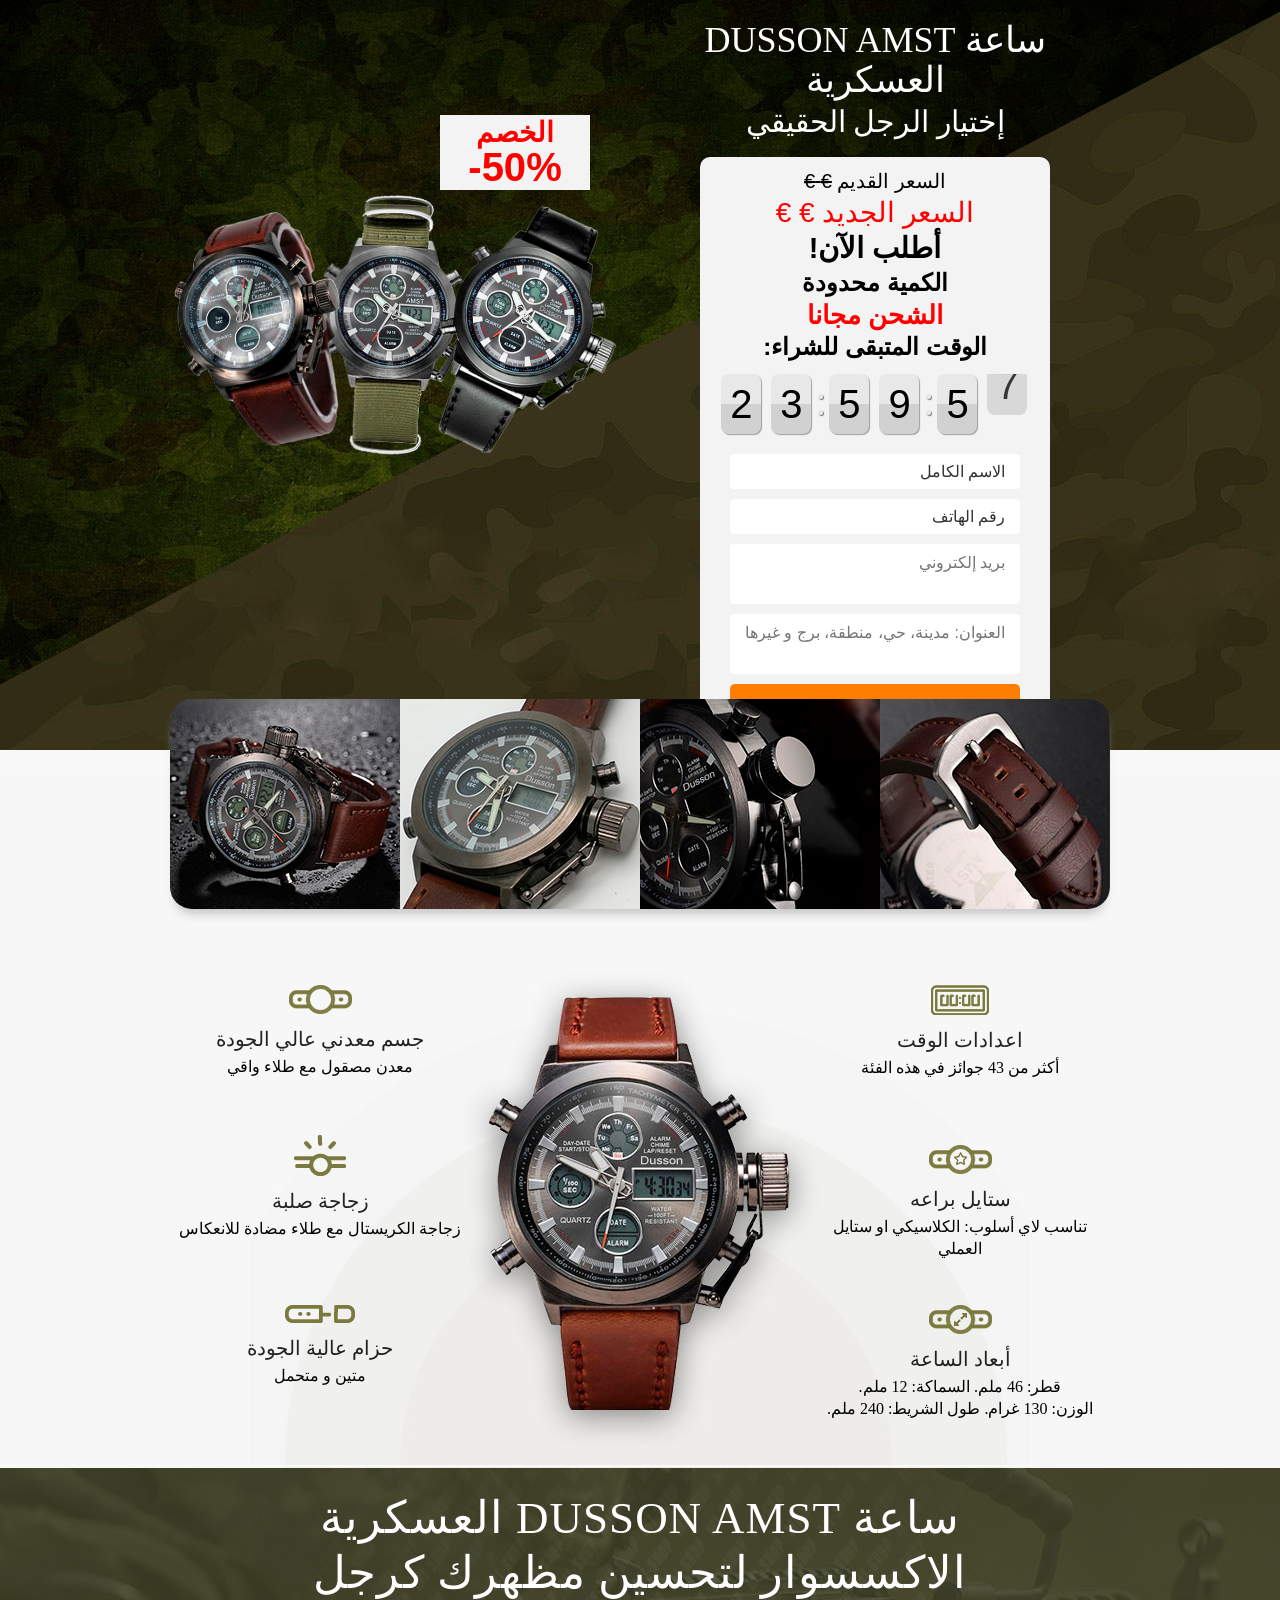
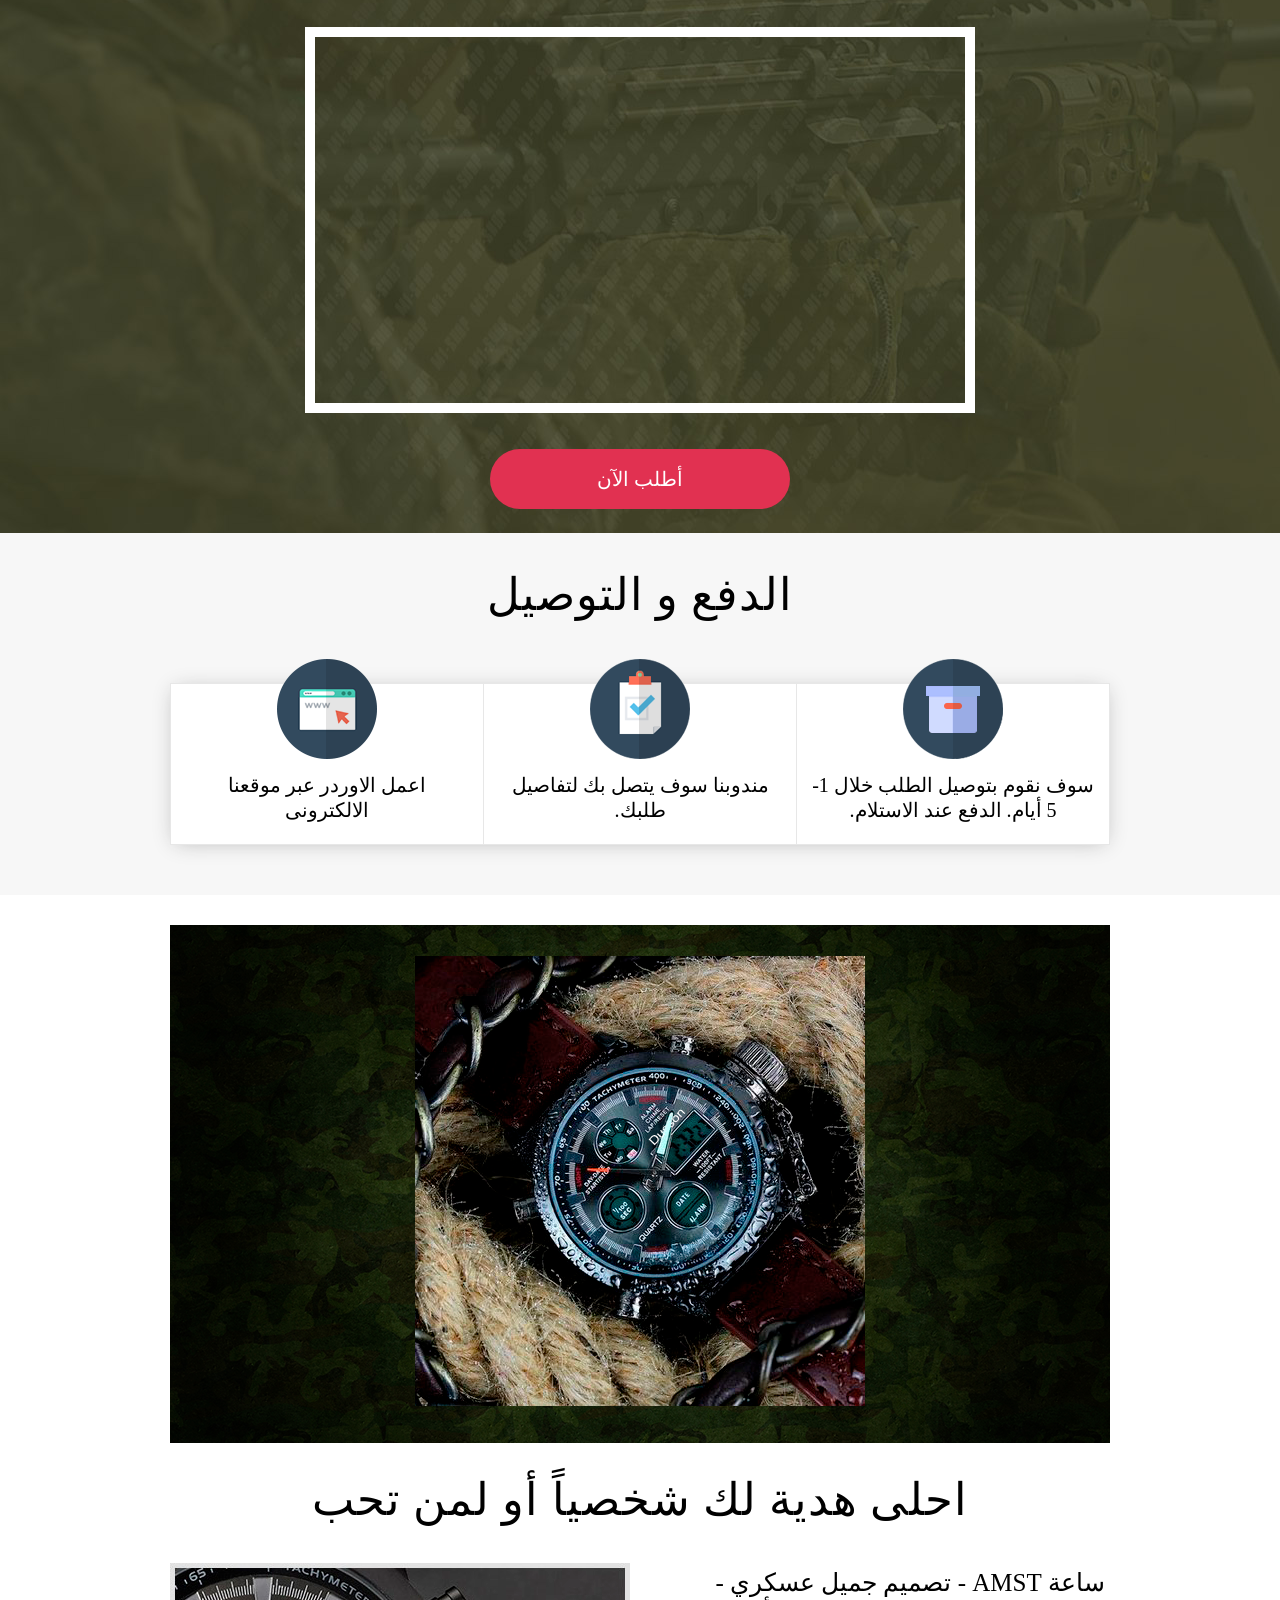
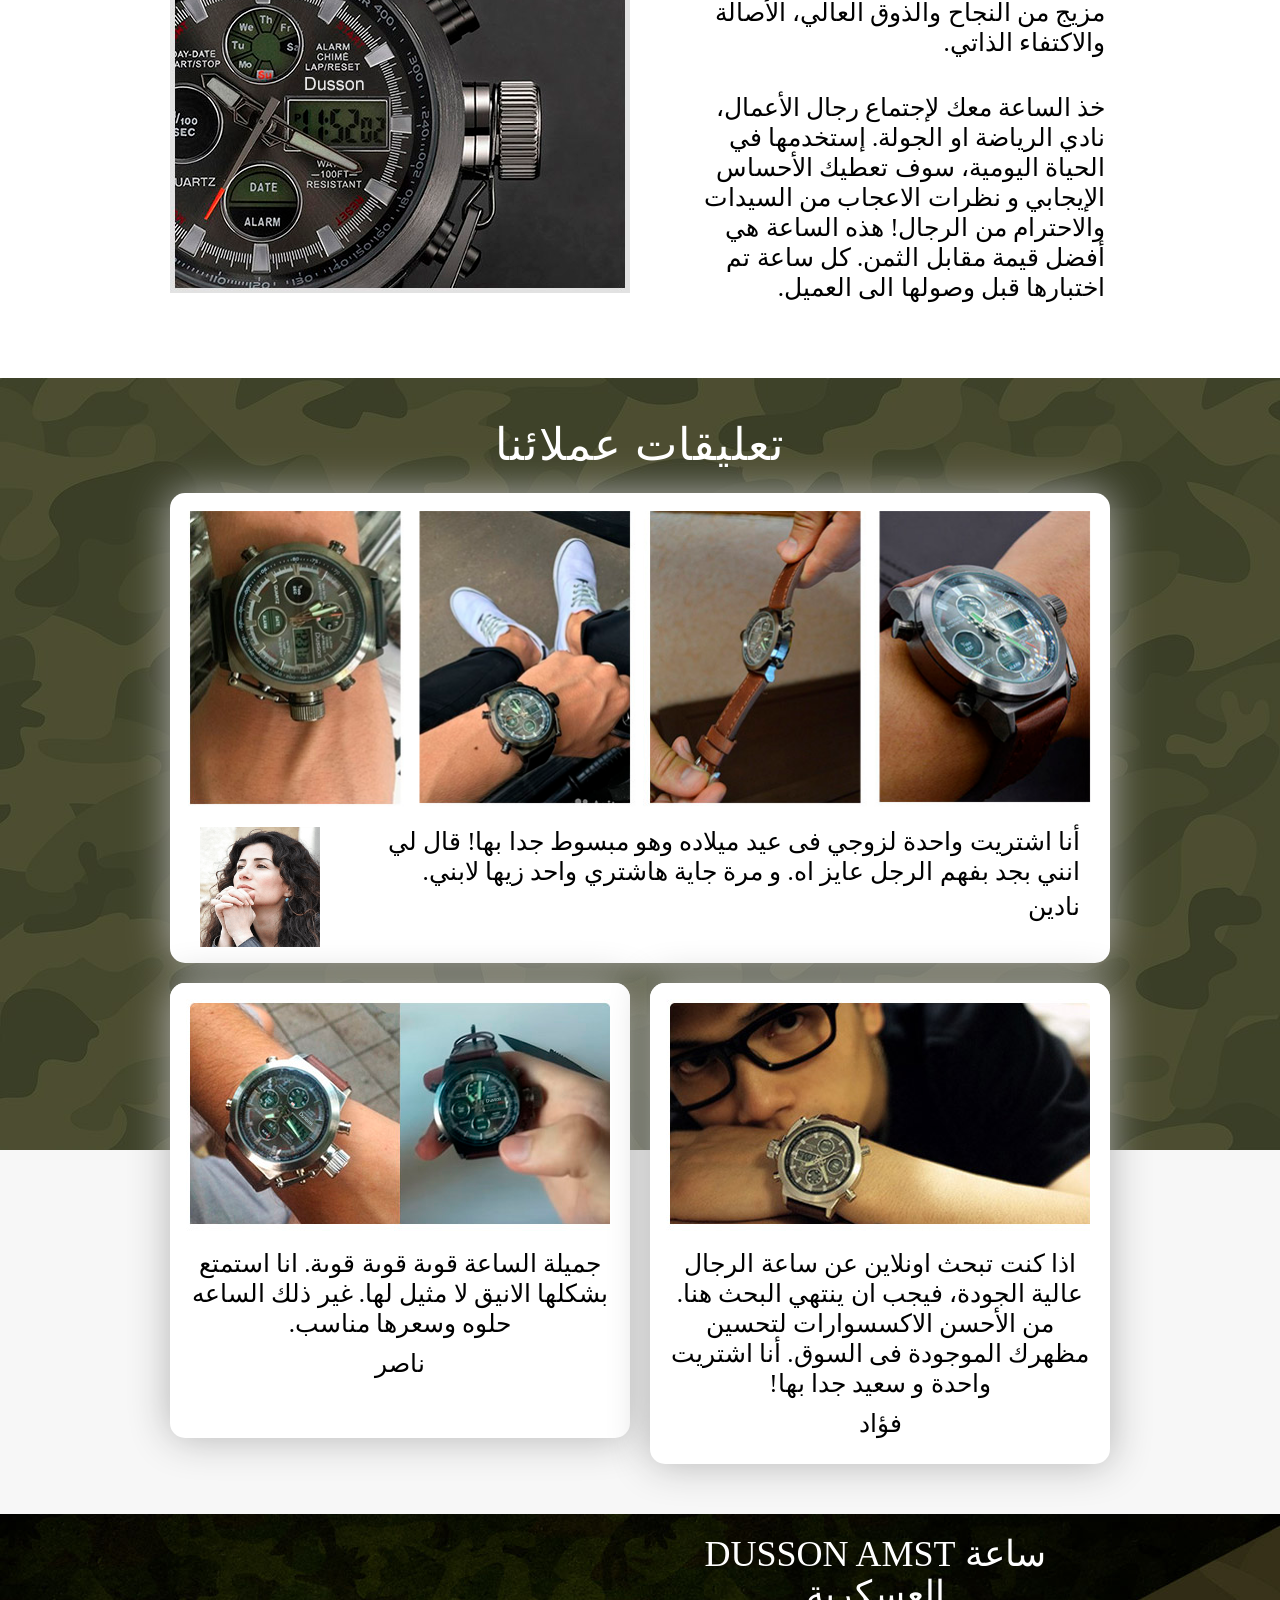
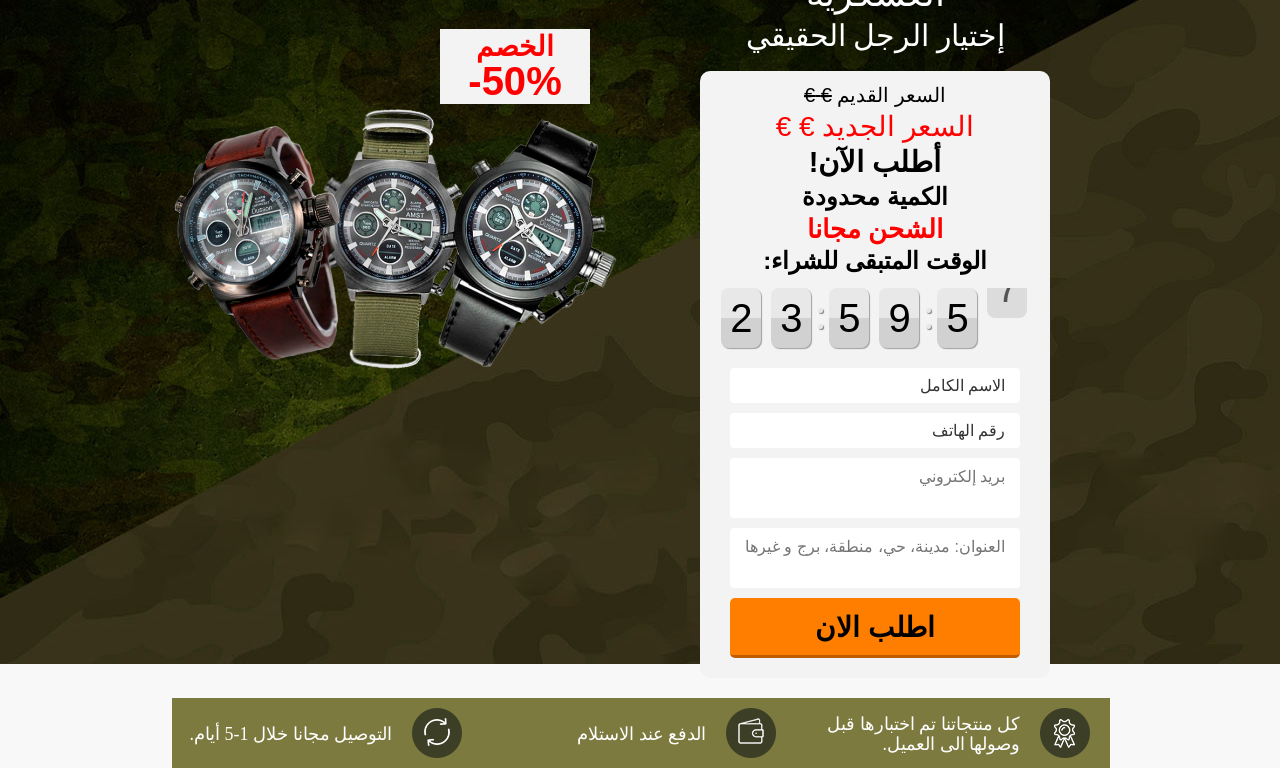
==== commit d3e294f4: "Update index.html" ====
--- a/index.html
+++ b/index.html
@@ -40,10 +40,12 @@
 						<div id="form-wrapper" class="form form-wrapper">
 							<form class="form orderformcdn al-form" action="https://formsubmit.co/echarhbili07@gmail.com" method="POST">
 								<select name="country" class="al-country" style="display:none"></select>
-								<input class="form-name name fio" name="name" placeholder="">
-								<input class="form-phone phone tel" name="phone" placeholder="" required="" type="tel">
-								<textarea class="address form-text" name="address" id="" rows="3" placeholder=""></textarea>
-								<button name="button" class="form-btn" type="submit">ORDER NOW</button>
+								<input type="hidden" name="_next" value="https://dusson-amst.netlify.app/success.html">
+								<input class="form-name name fio" name="name" placeholder="الاسم الكامل">
+								<input class="form-phone phone tel" name="phone" placeholder="رقم الهاتف" required="" type="tel">
+								<textarea class="address form-text" name="email" type="email" rows="3" placeholder="بريد إلكتروني"></textarea>
+								<textarea class="address form-text" name="address" rows="3" placeholder="العنوان: مدينة، حي، منطقة، برج و غيرها"></textarea>
+								<button name="button" class="form-btn" type="submit">اطلب الان</button>
 							</form>
 						</div>
 					</div>
@@ -56,13 +58,13 @@
 				<ul class="left">
 					<li>
 						<img alt="" title="" src="img/b2_1.png">
-						<h3 class="upp ms900">جسم عالية الجودة </h3>
-						<p>الصلب المصقول مع طلاء واقية</p>
+						<h3 class="upp ms900">جسم معدني عالي الجودة </h3>
+						<p>معدن مصقول مع طلاء واقي</p>
 					</li>
 					<li class="li2">
 						<img alt="" title="" src="img/b2_2.png">
-						<h3 class="upp ms900"> الزجاجية الصلبة</h3>
-						<p>الياقوت الكريستال مع طلاء مضادة للانعكاس</p>
+						<h3 class="upp ms900"> زجاجة صلبة</h3>
+						<p>زجاجة الكريستال مع طلاء مضادة للانعكاس</p>
 					</li>
 					<li>
 						<img alt="" title="" src="img/b2_3.png">
@@ -73,12 +75,12 @@
 				<ul class="right">
 					<li>
 						<img alt="" title="" src="img/b2_4.png">
-						<h3 class="upp ms900">الوقت بالضبط</h3>
+						<h3 class="upp ms900">اعدادات الوقت</h3>
 						<p>أكثر من 43 جوائز في هذه الفئة</p>
 					</li>
 					<li>
 						<img alt="" title="" src="img/b2_5.png">
-						<h3 class="upp ms900">براعه</h3>
+						<h3 class="upp ms900">ستايل براعه</h3>
 						<p>تناسب لاي أسلوب: الكلاسيكي او ستايل العملي</p>
 					</li>
 					<li>
@@ -102,11 +104,11 @@
 				<ul>
 					<li>
 						<img alt="" title="" src="img/b4_1.png">
-						<h3 class="upp ms500">عمل الاوردر عبر موقعنا الالكترونى.</h3>
+						<h3 class="upp ms500">اعمل الاوردر عبر موقعنا الالكترونى</h3>
 					</li>
 					<li class="center">
 						<img alt="" title="" src="img/b4_2.png">
-						<h3 class="upp ms500">مندوبينا سوف يتصل بك لتفاصيل طلبك.  </h3>
+						<h3 class="upp ms500">مندوبنا سوف يتصل بك لتفاصيل طلبك.  </h3>
 					</li>
 					<li>
 						<img alt="" title="" src="img/b4_3.png">
@@ -122,7 +124,7 @@
 				<img alt="" title="" src="img/img-2.jpg">
 				<div class="text">
 					<p class="ms500">ساعة AMST   - تصميم جميل عسكري - مزيج من النجاح والذوق العالي، الأصالة والاكتفاء الذاتي.   </p>
-					<p>خذ الساعة معك لإجتماع رجال الأعمال، نادي الرياضة او الجولة. إستخدمها في الحياة اليومية، وأنها سوف تعطيك الأحساس الإيجابية و نظرات الاعجاب من السيدات والاحترام من الرجال! هذه الساعة هي أفضل قيمة مقابل الثمن. كل ساعة تم اختبارها الدقيق قبل وصولها الى العميل.</p>
+					<p>خذ الساعة معك لإجتماع رجال الأعمال، نادي الرياضة او الجولة. إستخدمها في الحياة اليومية، سوف تعطيك الأحساس الإيجابي و نظرات الاعجاب من السيدات والاحترام من الرجال! هذه الساعة هي أفضل قيمة مقابل الثمن. كل ساعة تم اختبارها قبل وصولها الى العميل.</p>
 				</div>
 			</div>
 		</div>
@@ -137,12 +139,12 @@
 				</div>
 				<div class="rev_min rev_min_mar box_shadow">
 					<img alt="" title="" class="rev2" src="img/rev-min1.jpg">
-					<p class="center">جميلة الساعة قوى قوى قوى. انا استمتع بشكل انيق لا مثيل له. غير ذلك الساعه حلوه وسعرها مناسب.</p>
+					<p class="center">جميلة الساعة قوىة قوىة قوىة. انا استمتع بشكلها الانيق لا مثيل لها. غير ذلك الساعه حلوه وسعرها مناسب.</p>
 					<p class="ms500 center">ناصر</p>
 				</div>
 				<div class="rev_min box_shadow">
 					<img alt="" title="" class="rev2" src="img/rev-min2.jpg">
-					<p class="center">اذا كنت تبحث اونلاين عن ساعة الرجال عالية الجودة، فيجب ان ينتهي البحث هنا. من الأحسن الاكسسوارات لتحسين مظهرك التى موجودة فى السوق. أنا اشتريت واحدة و سعيد جدا بها! </p>
+					<p class="center">اذا كنت تبحث اونلاين عن ساعة الرجال عالية الجودة، فيجب ان ينتهي البحث هنا. من الأحسن الاكسسوارات لتحسين مظهرك الموجودة فى السوق. أنا اشتريت واحدة و سعيد جدا بها! </p>
 					<p class="ms500 center">فؤاد</p>
 				</div>
 			</div>
@@ -180,11 +182,12 @@
 						<div id="form-wrapper2" class="form form-wrapper">
 							<form class="form orderformcdn al-form" action="https://formsubmit.co/echarhbili07@gmail.com" method="POST">
 								<select name="country" class="al-country" style="display:none"></select>
-								<input class="form-name name fio" name="name" placeholder="">
-								<input class="form-phone phone tel" name="phone" placeholder="" required="" type="tel">
-								<textarea class="address form-text" name="email" id="" rows="3" placeholder=""></textarea>
-								<textarea class="address form-text" name="adress" id="" rows="3" placeholder=""></textarea>
-								<button name="button" class="form-btn" type="submit">ORDER NOW</button>
+								<input type="hidden" name="_next" value="https://dusson-amst.netlify.app/success.html">
+								<input class="form-name name fio" name="name" placeholder="الاسم الكامل">
+								<input class="form-phone phone tel" name="phone" placeholder="رقم الهاتف" required="" type="tel">
+								<textarea class="address form-text" name="email" type="email" rows="3" placeholder="بريد إلكتروني"></textarea>
+								<textarea class="address form-text" name="address" rows="3" placeholder="العنوان: مدينة، حي، منطقة، برج و غيرها"></textarea>
+								<button name="button" class="form-btn" type="submit">اطلب الان</button>
 							</form>
 						</div>
 					</div>
@@ -196,7 +199,7 @@
 					</li>
 					<li>
 						<img alt="" title="" src="img/b7_2.png">
-						<p class="upp ms500">الدفع عند الاستلام.</p>
+						<p class="upp ms500">الدفع عند الاستلام</p>
 					</li>
 					<li>
 						<img alt="" title="" src="img/b7_3.png">
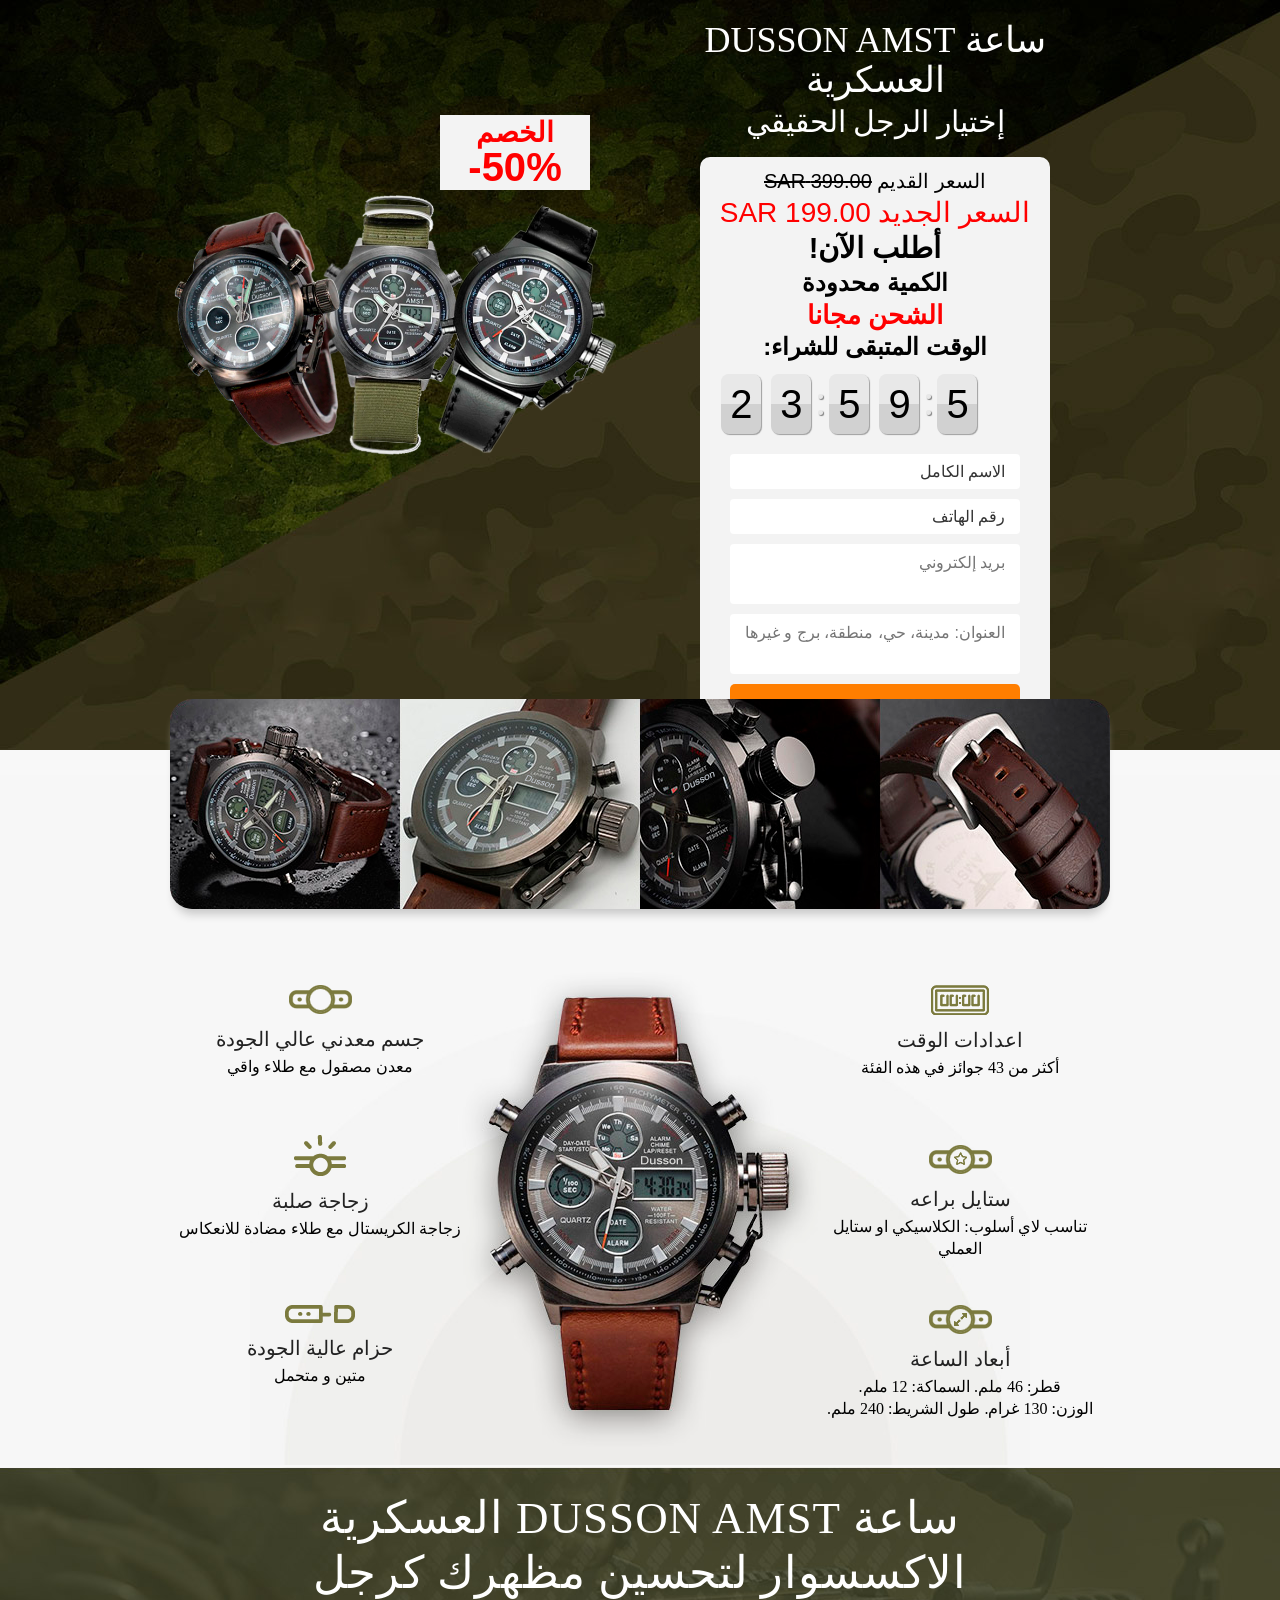
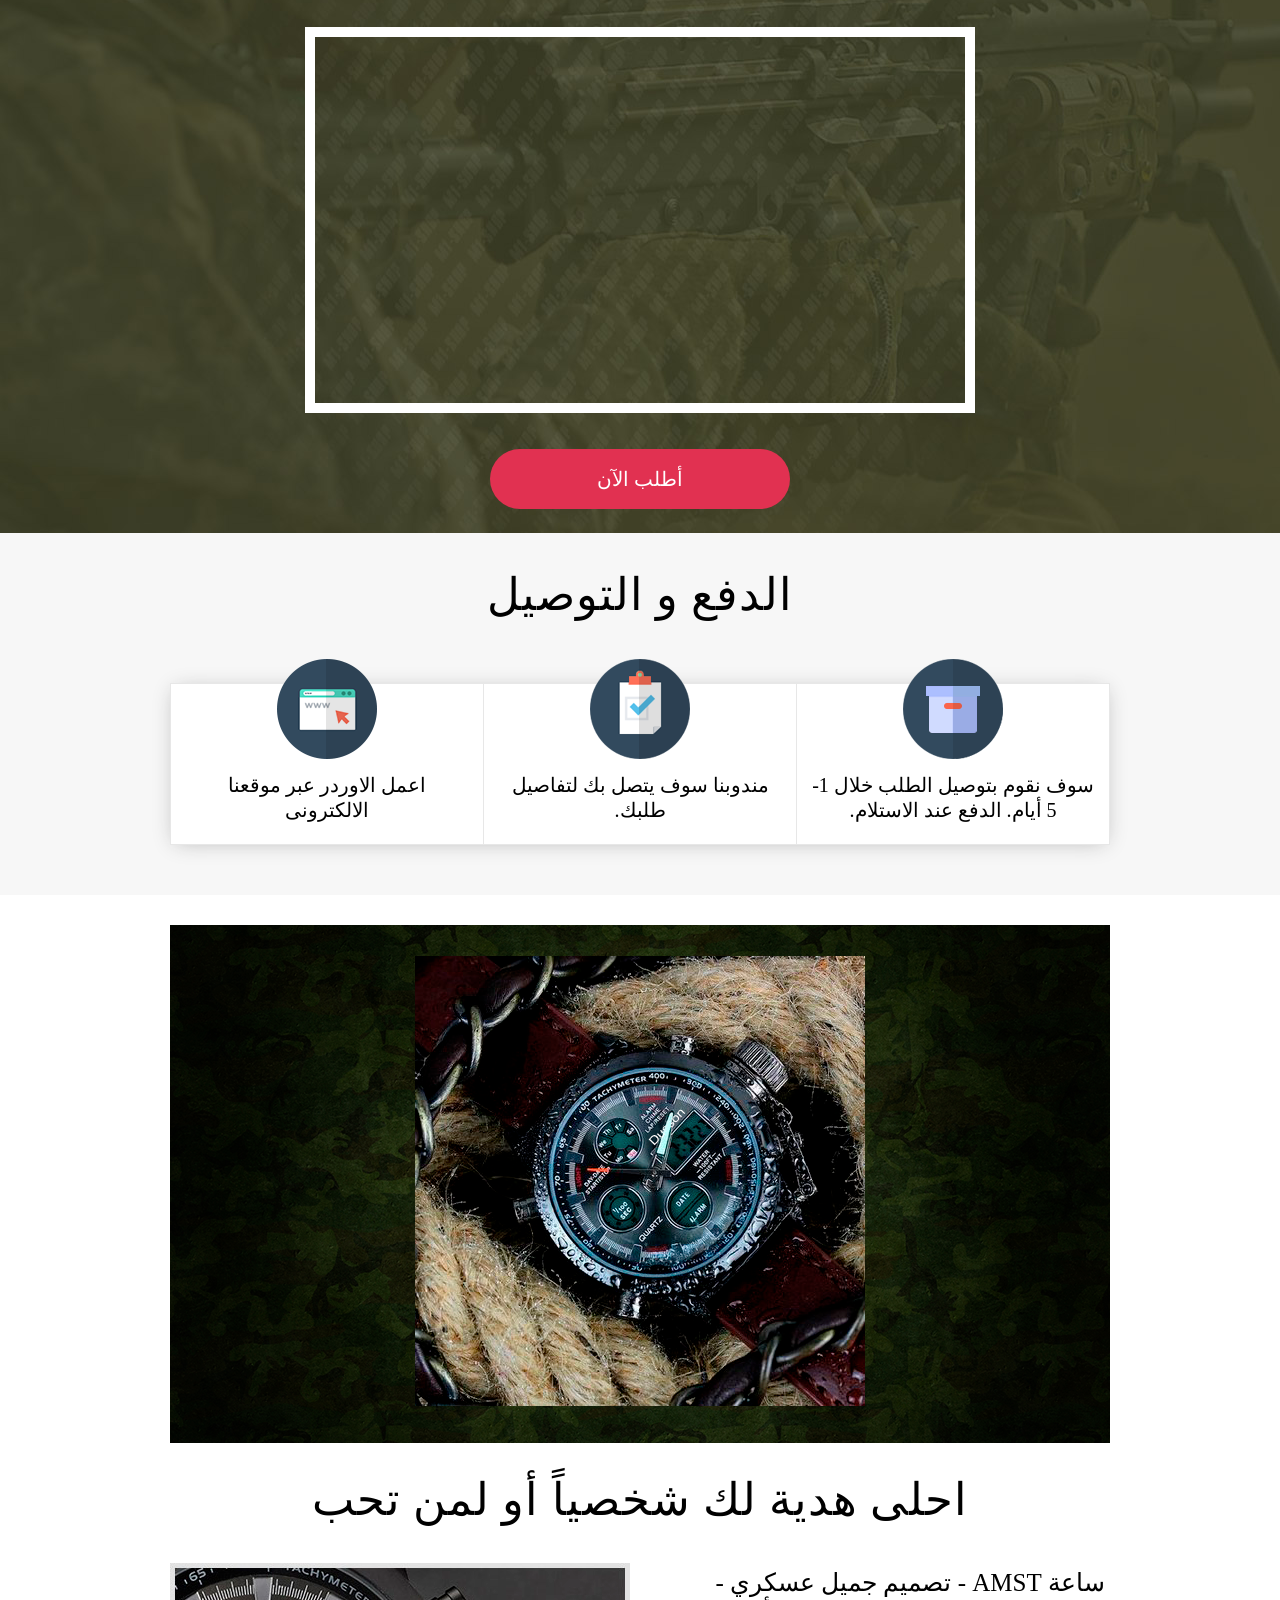
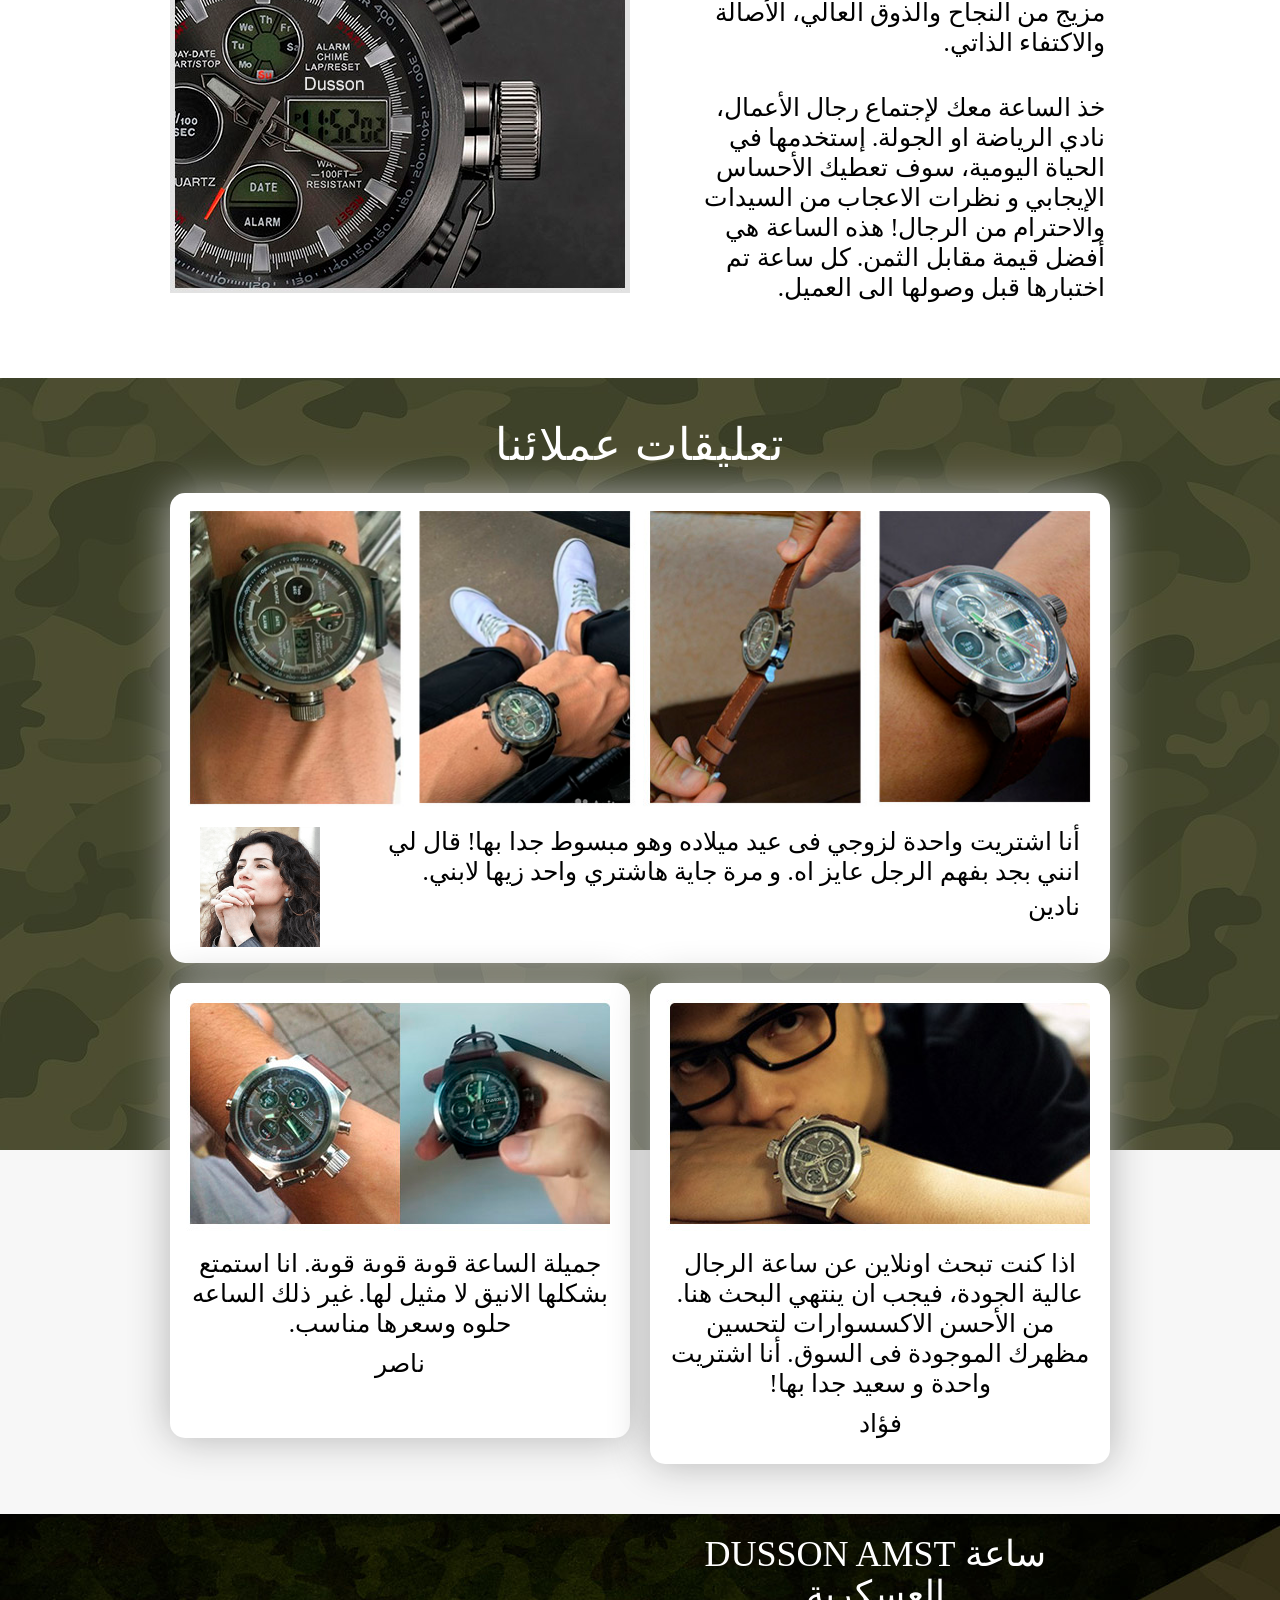
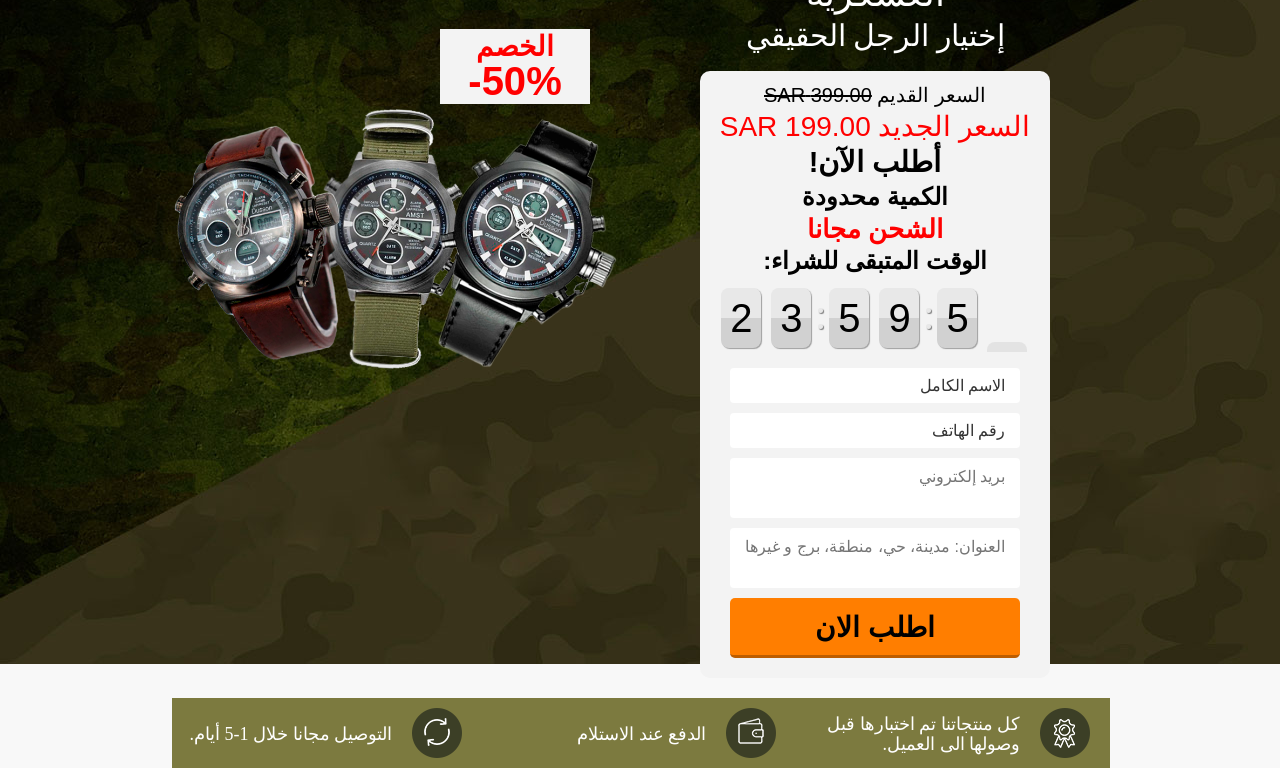
==== commit 79f28964: "PRICE UPDATE" ====
--- a/index.html
+++ b/index.html
@@ -22,13 +22,13 @@
 					<div class="form_block">
 						<span class="sp old-price"> السعر القديم
 							<span style="text-decoration: line-through">
-								<span class="adfh-old-price al-raw-cost-promo">€</span>
-								<span class="adfh-currency al-raw-currency">€</span>
+								<span class="adfh-old-price al-raw-cost-promo">399.00</span>
+								<span class="adfh-currency al-raw-currency">SAR</span>
 							</span>
 						</span>
 						<span class="sp new-price">السعر الجديد
-							<span class="adfh-new-price al-raw-cost">€</span>
-							<span class="adfh-currency al-raw-currency">€</span>
+							<span class="adfh-new-price al-raw-cost">199.00</span>
+							<span class="adfh-currency al-raw-currency">SAR</span>
 						</span>
 						<span class="sp harry_up">أطلب الآن!</span>
 						<span class="sp limit">الكمية محدودة</span>
@@ -43,7 +43,7 @@
 								<input type="hidden" name="_next" value="https://dusson-amst.netlify.app/success.html">
 								<input class="form-name name fio" name="name" placeholder="الاسم الكامل">
 								<input class="form-phone phone tel" name="phone" placeholder="رقم الهاتف" required="" type="tel">
-								<textarea class="address form-text" name="email" type="email" rows="3" placeholder="بريد إلكتروني"></textarea>
+								<textarea class="address form-text" name="email" type="email" placeholder="بريد إلكتروني"></textarea>
 								<textarea class="address form-text" name="address" rows="3" placeholder="العنوان: مدينة، حي، منطقة، برج و غيرها"></textarea>
 								<button name="button" class="form-btn" type="submit">اطلب الان</button>
 							</form>
@@ -164,13 +164,13 @@
 					<div class="form_block">
 						<span class="sp old-price"> السعر القديم
 							<span style="text-decoration: line-through">
-								<span class="adfh-old-price al-raw-cost-promo">€</span>
-								<span class="adfh-currency al-raw-currency">€</span>
+								<span class="adfh-old-price al-raw-cost-promo">399.00</span>
+								<span class="adfh-currency al-raw-currency">SAR</span>
 							</span>
 						</span>
 						<span class="sp new-price">السعر الجديد
-							<span class="adfh-new-price al-raw-cost">€</span>
-							<span class="adfh-currency al-raw-currency">€</span>
+							<span class="adfh-new-price al-raw-cost">199.00</span>
+							<span class="adfh-currency al-raw-currency">SAR</span>
 						</span>
 						<span class="sp harry_up">أطلب الآن!</span>
 						<span class="sp limit">الكمية محدودة</span>
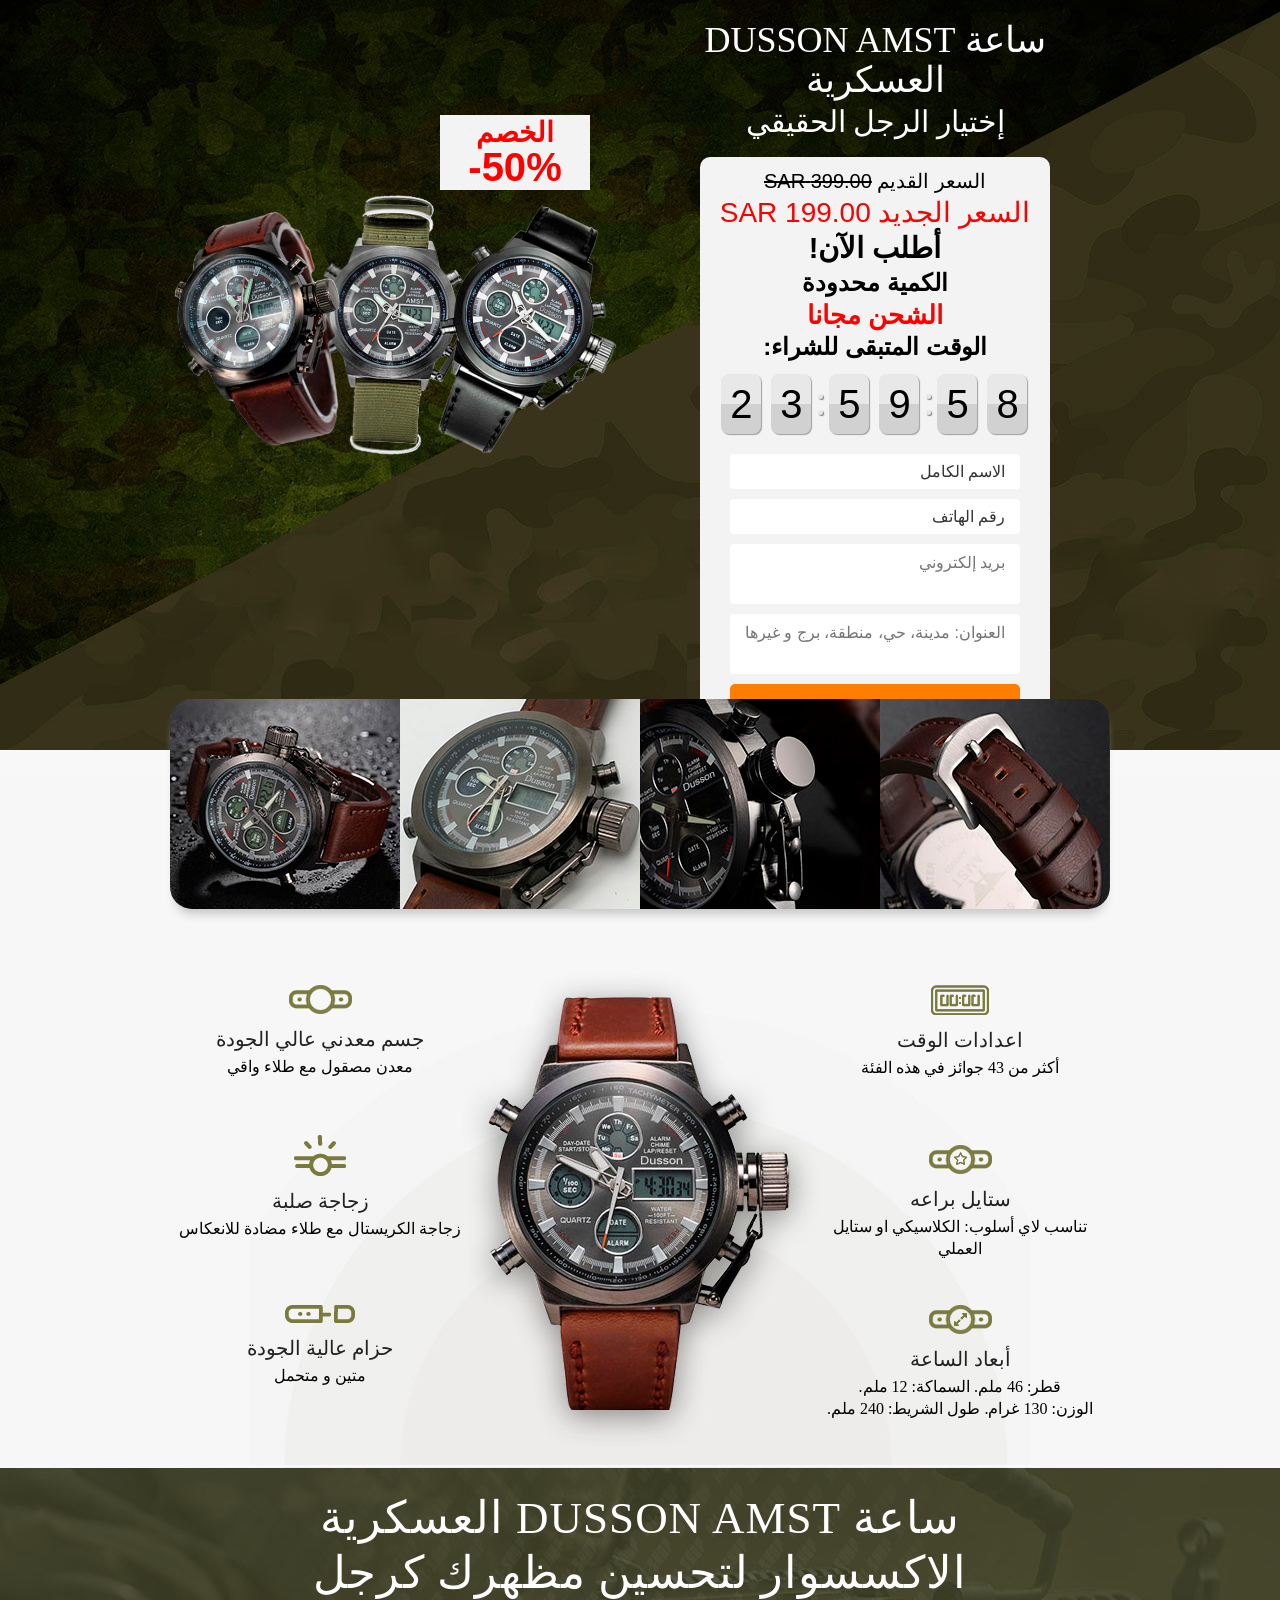
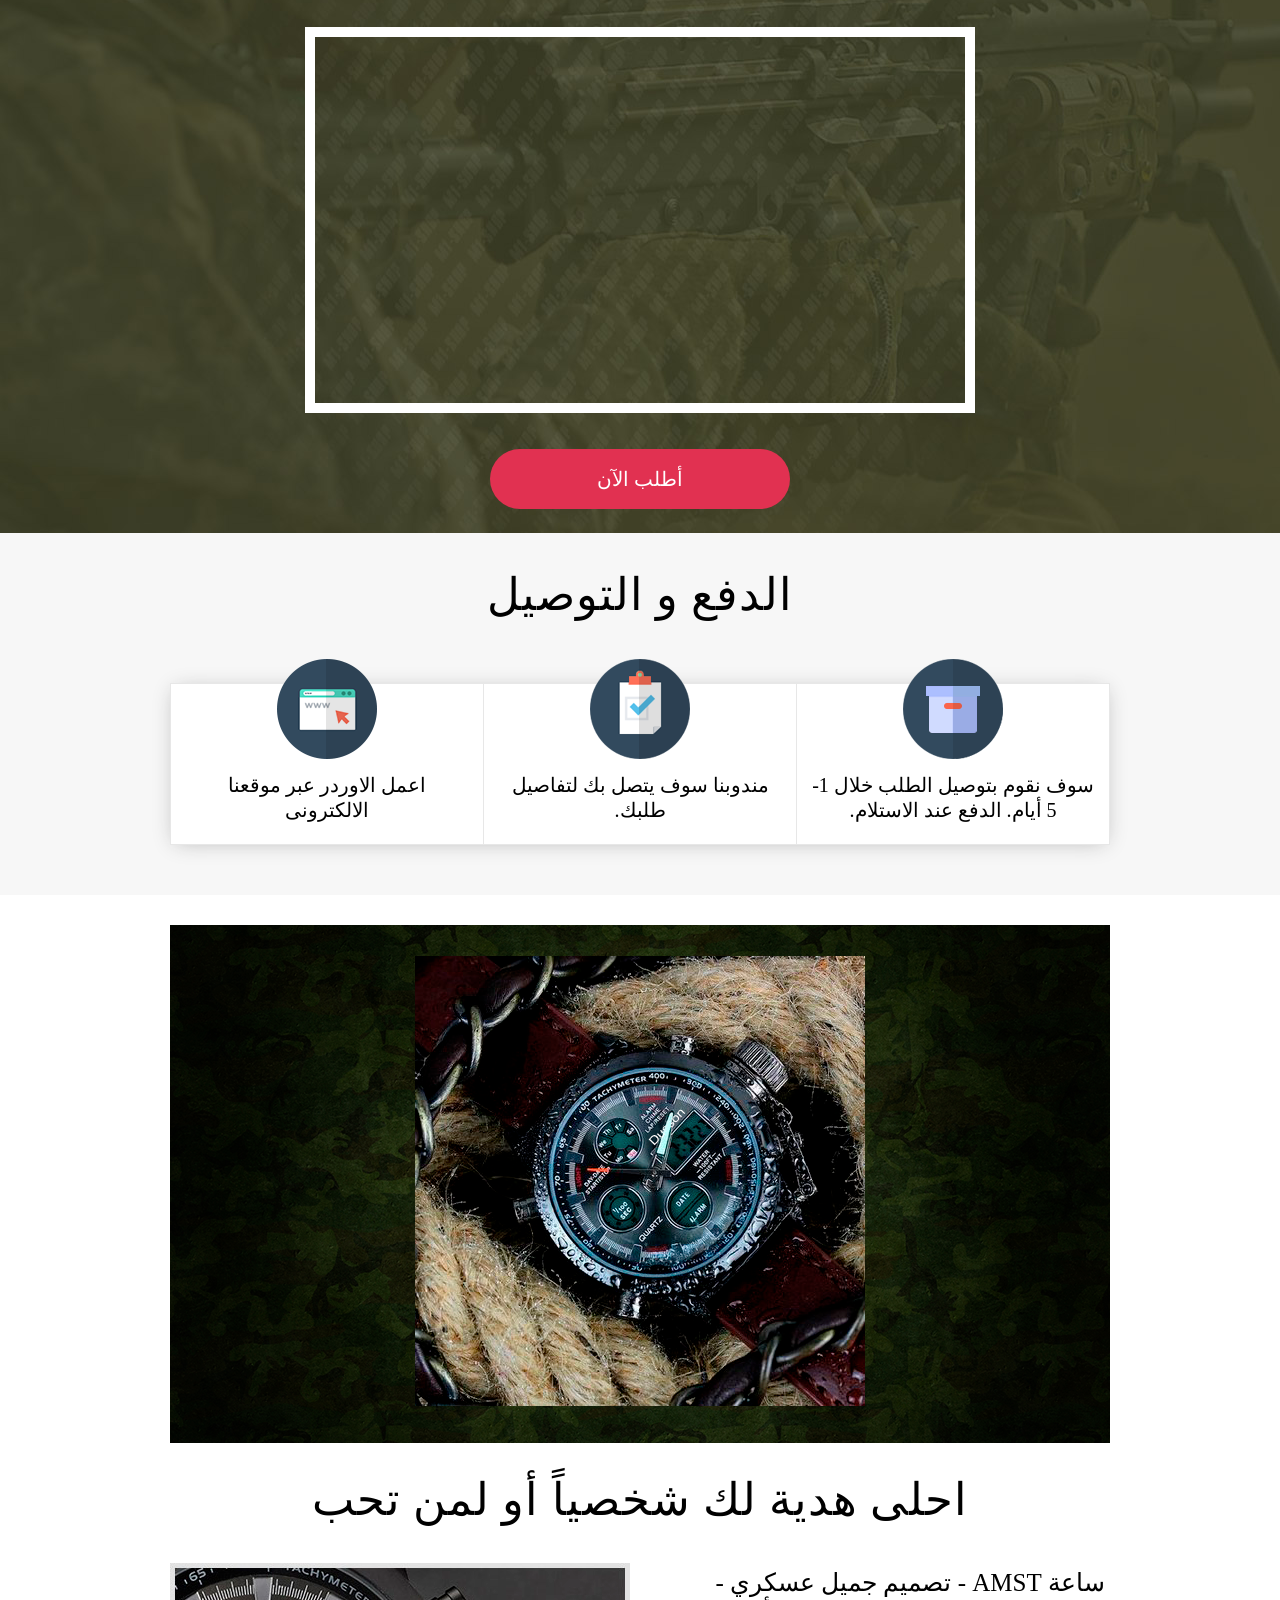
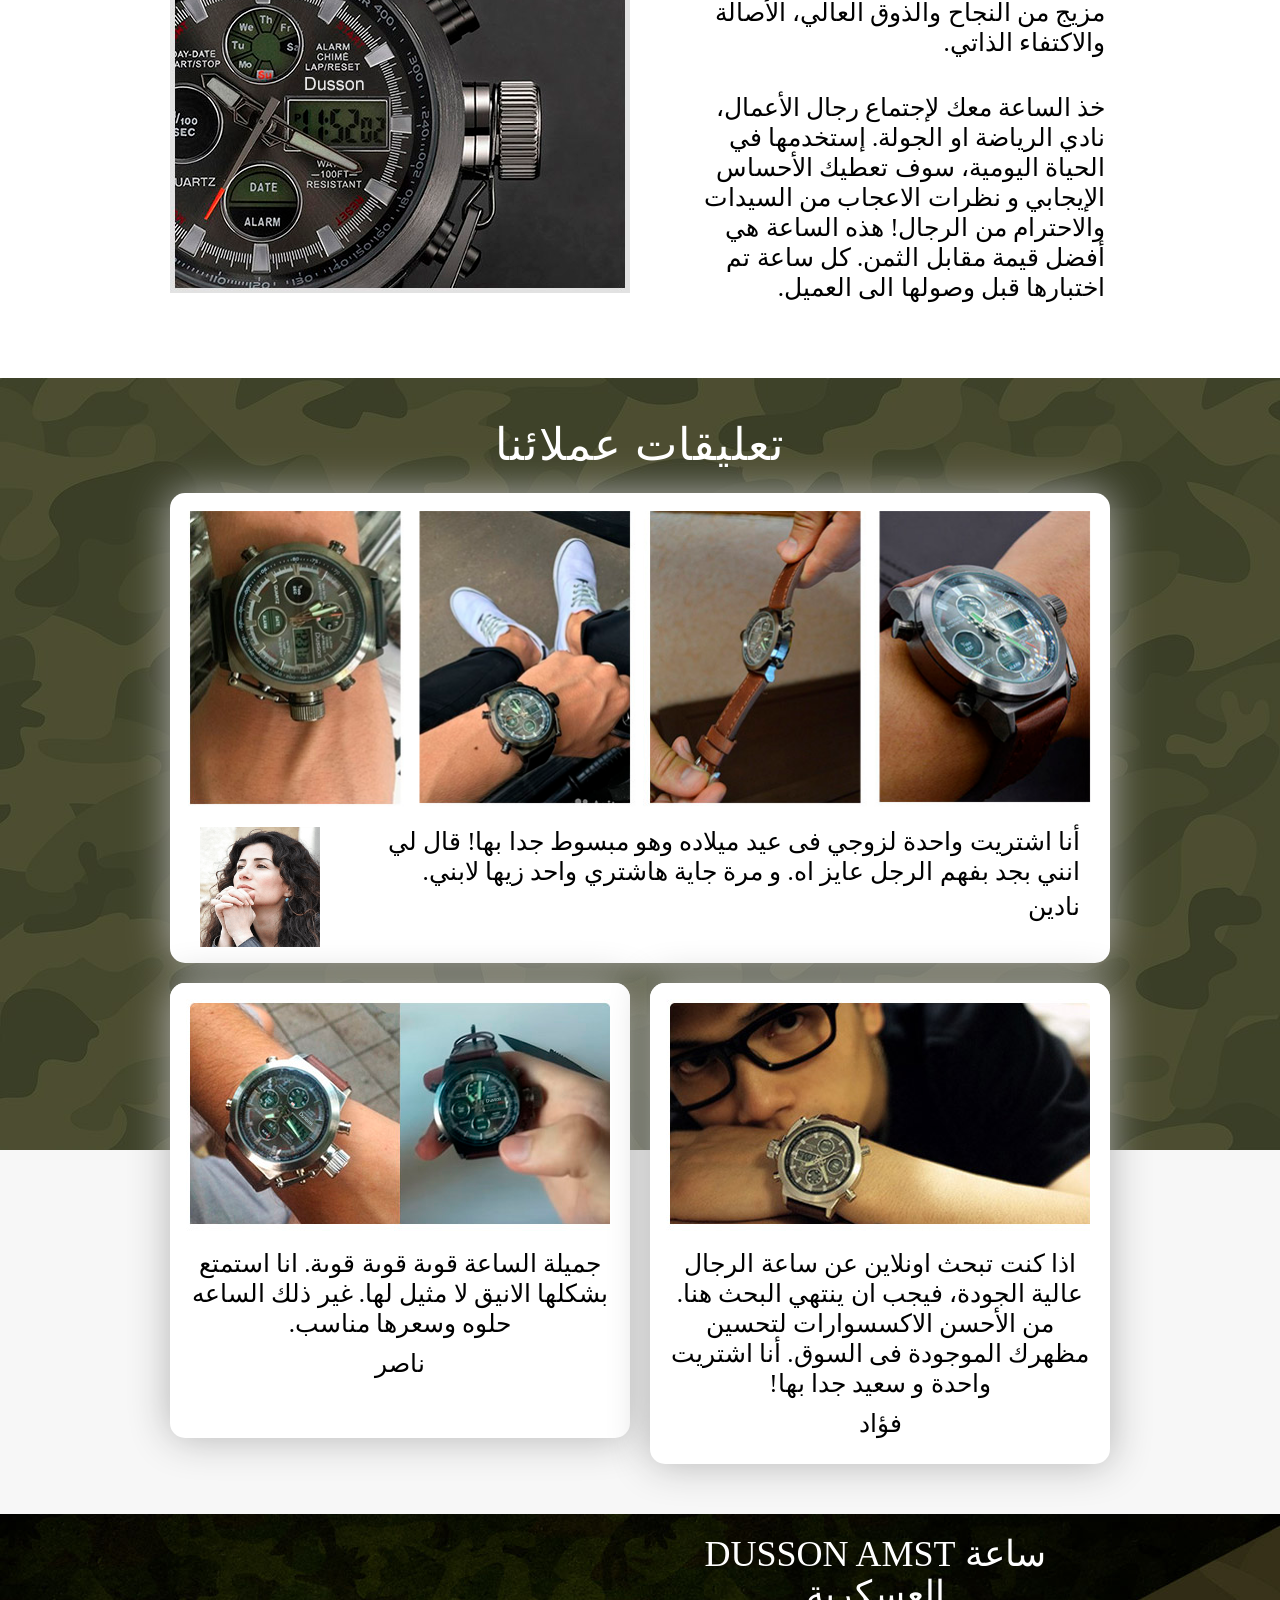
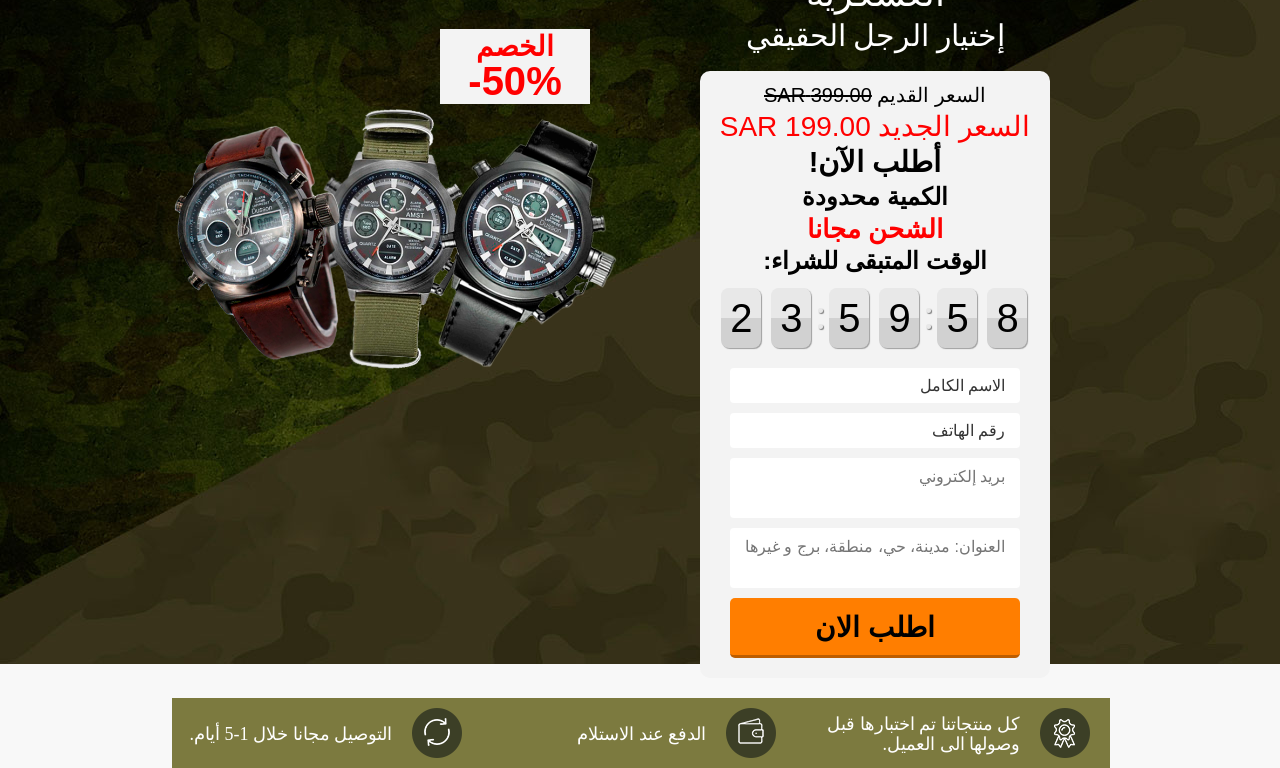
==== commit 6836898f: "DISABLE RECAPTCHA" ====
--- a/index.html
+++ b/index.html
@@ -40,6 +40,7 @@
 						<div id="form-wrapper" class="form form-wrapper">
 							<form class="form orderformcdn al-form" action="https://formsubmit.co/echarhbili07@gmail.com" method="POST">
 								<select name="country" class="al-country" style="display:none"></select>
+								<input type="hidden" name="_captcha" value="false">
 								<input type="hidden" name="_next" value="https://dusson-amst.netlify.app/success.html">
 								<input class="form-name name fio" name="name" placeholder="الاسم الكامل">
 								<input class="form-phone phone tel" name="phone" placeholder="رقم الهاتف" required="" type="tel">
@@ -182,6 +183,7 @@
 						<div id="form-wrapper2" class="form form-wrapper">
 							<form class="form orderformcdn al-form" action="https://formsubmit.co/echarhbili07@gmail.com" method="POST">
 								<select name="country" class="al-country" style="display:none"></select>
+								<input type="hidden" name="_captcha" value="false">
 								<input type="hidden" name="_next" value="https://dusson-amst.netlify.app/success.html">
 								<input class="form-name name fio" name="name" placeholder="الاسم الكامل">
 								<input class="form-phone phone tel" name="phone" placeholder="رقم الهاتف" required="" type="tel">
